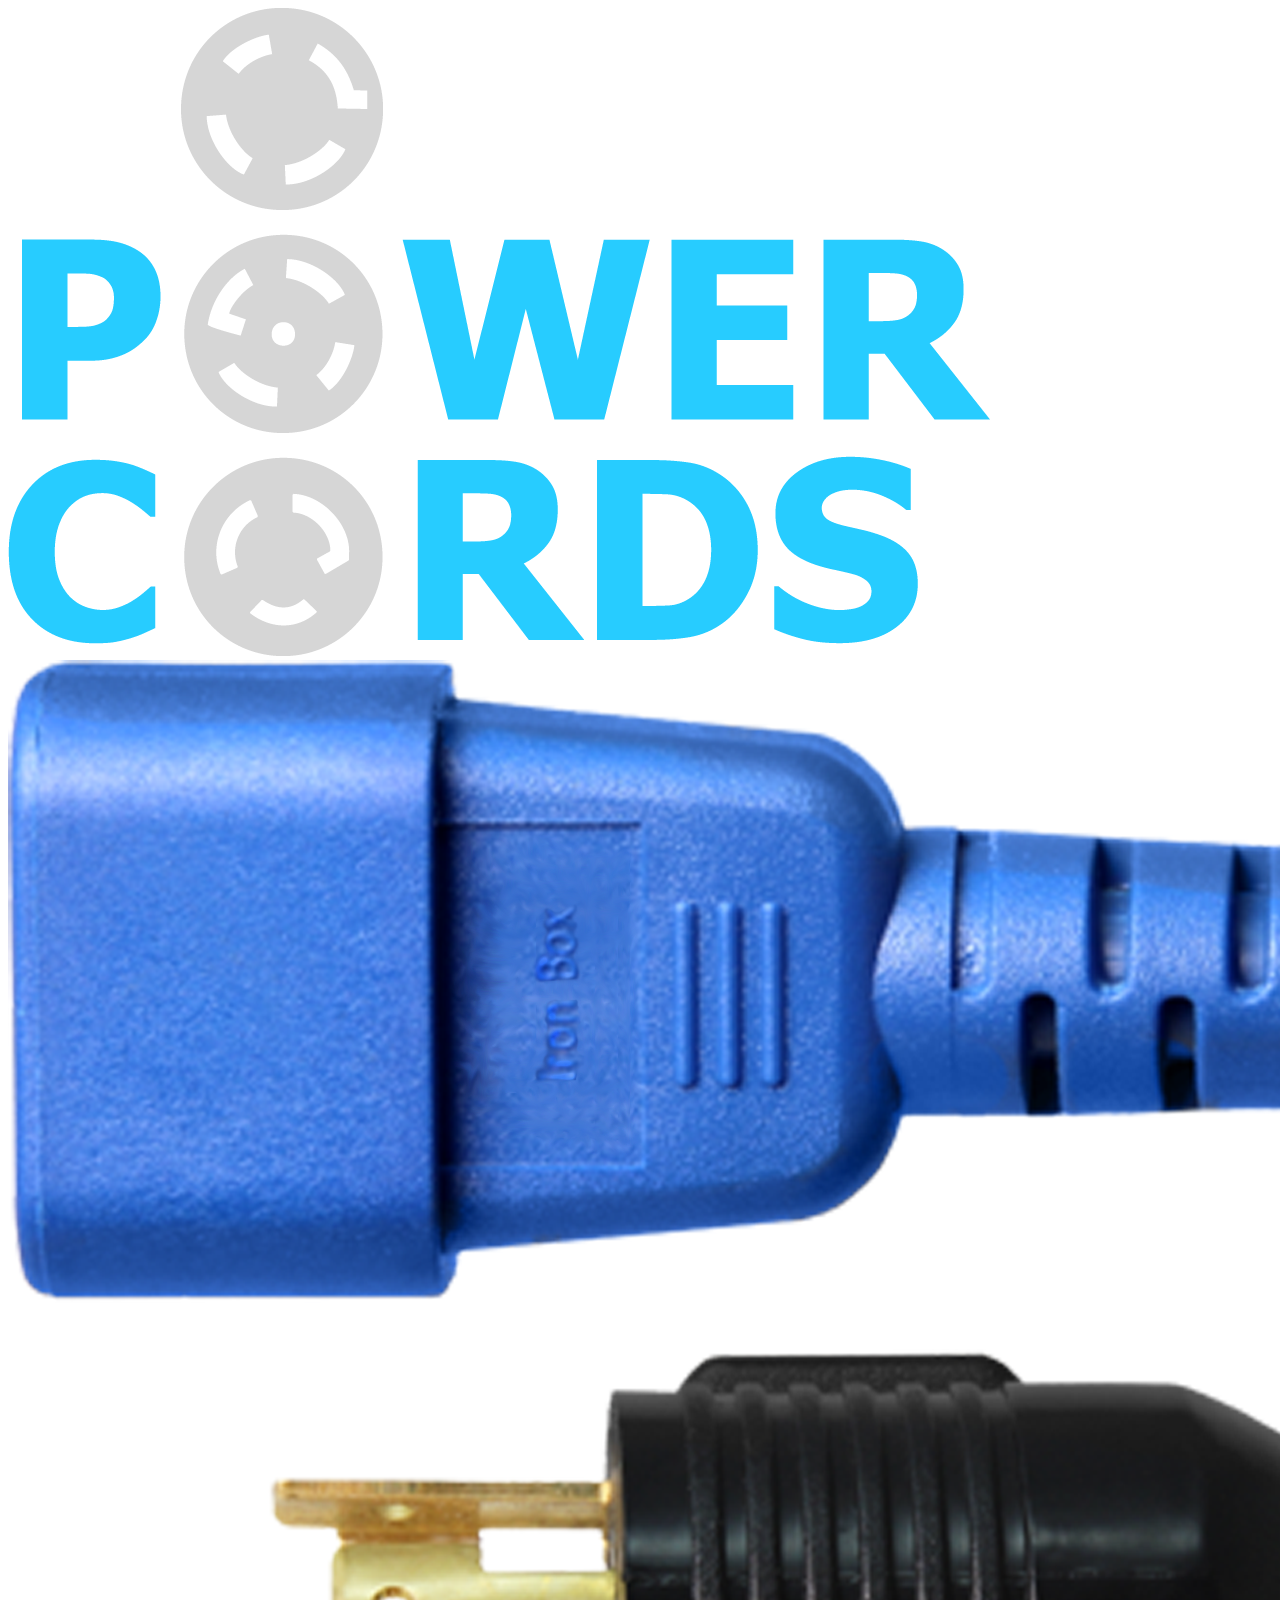
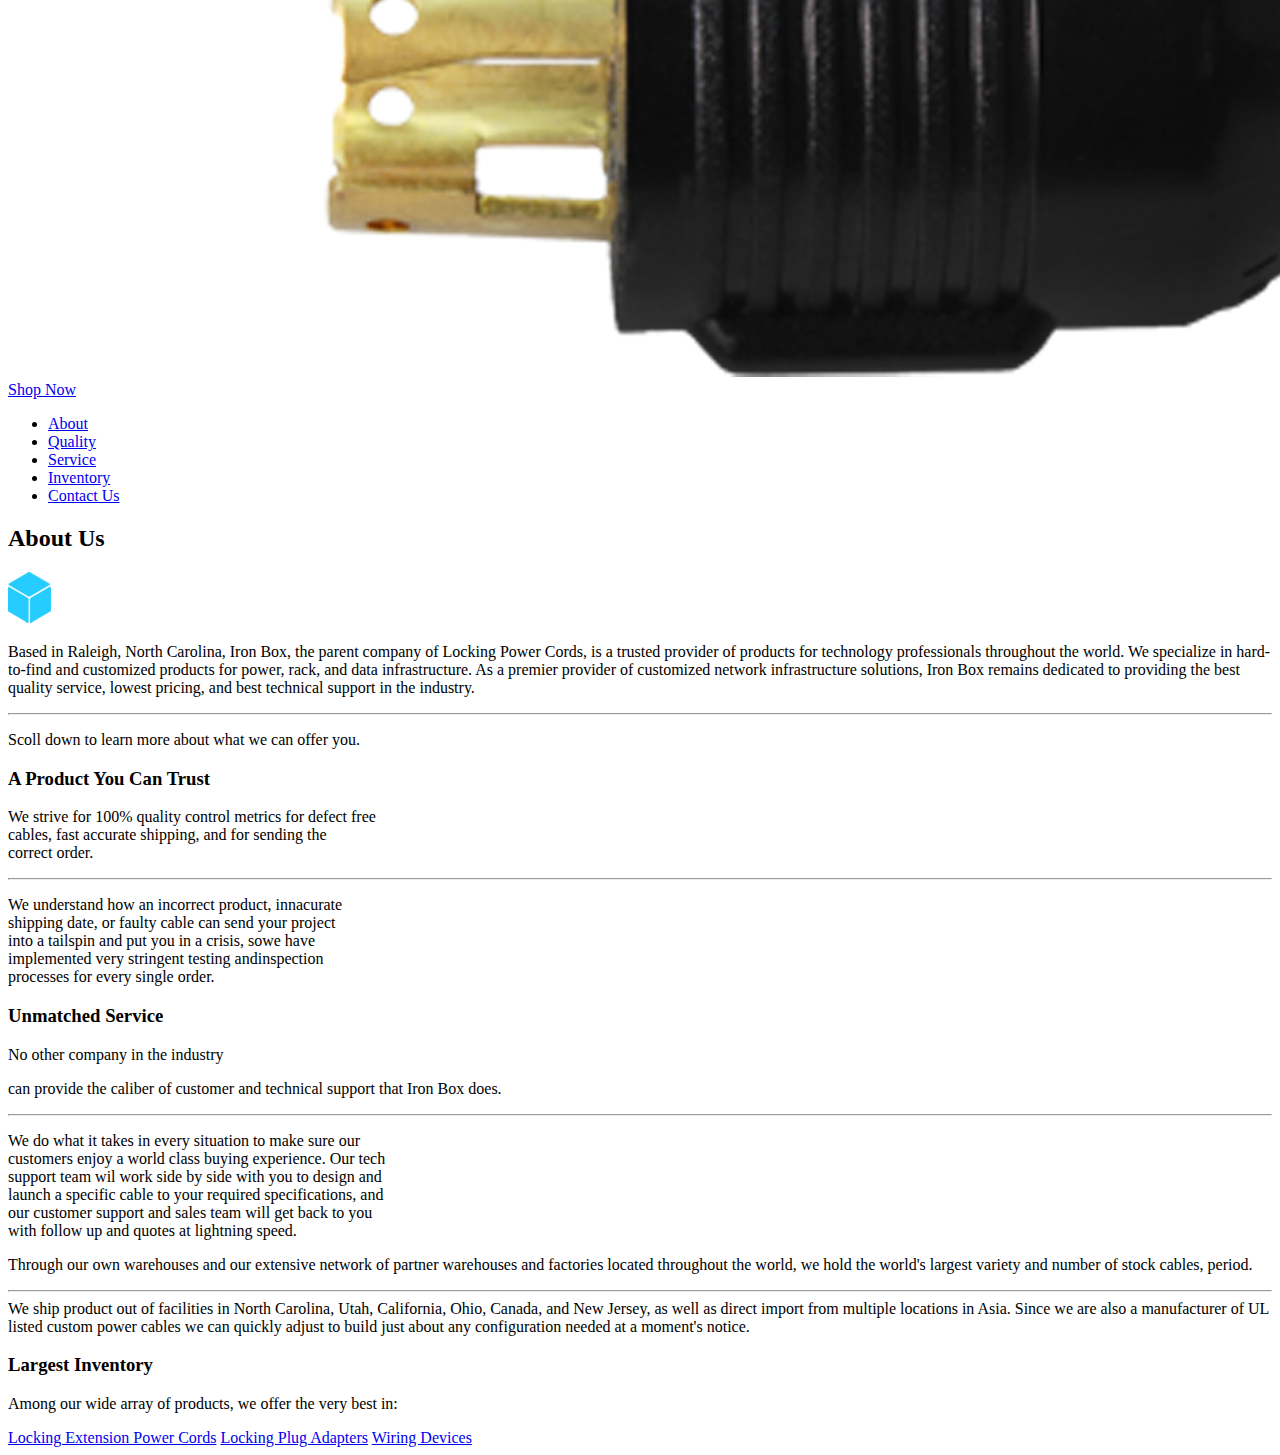
==== lpclp2.html @ 9abab899 "Update lpclp2.html" ====
<!DOCTYPE html>
<html lang="en">
    <head>
        <meta charset="UTF-8">
        <title>Locking Power Cords</title>
        <link rel="stylesheet" href="css/lpstyles2.css">  
        <link rel="stylesheet" href="https://use.fontawesome.com/releases/v5.8.2/css/all.css" integrity="sha384-oS3vJWv+0UjzBfQzYUhtDYW+Pj2yciDJxpsK1OYPAYjqT085Qq/1cq5FLXAZQ7Ay" crossorigin="anonymous">
        <link rel="icon" type="image/png" href="img/small_cube.png"/>
    </head>
    <body>
            <header>
                <div class="banner">
                    <img src="img/lpc_logo.png" alt="Locking Power Cords Logo" class="bg-logo">
                <!-- <div class="auto-slider-content"> -->
                    <img src="img/cords.png" alt="Extension Power Cords" class="side-cords">
                </div>
                <!-- </div> -->
                <a href="#" class="lrgbutton" target="_blank" rel="noopener noreferrer">Shop Now</a>
            </header>
        <nav>
            <ul>
                <li><a href="#us">About</a></li>
                <li><a href="#quality">Quality</a></li>
                <li><a href="#service">Service</a></li>
                <li><a href="#inventory">Inventory</a></li>
                <li><a href="#contact">Contact Us</a></li>
            </ul>
        </nav>        
        <main>
            <div id="us" class="about">
                <article>
                    <h2>About Us</h2>
                     <img src="img/small_cube.png" class="cube" alt="cube">
                     <p>Based in Raleigh, North Carolina, Iron Box, the parent company of Locking Power Cords, is a trusted provider of products for 
                            technology professionals throughout the world. We specialize in hard-to-find and customized products for 
                            power, rack, and data infrastructure. As a premier provider of customized network infrastructure solutions, Iron Box remains 
                            dedicated to providing the best quality service, lowest pricing, and best technical support in the industry.</p>
                            <hr>
                            <p>Scoll down to learn more about what we can offer you.</p>
                </article>
            </div>
            <section id="quality">
                <div class="quality-heading">
                <h3>A Product You Can Trust</h3>
                </div>
                <div class="product-aside-position">
                    <aside>
                        <p>We strive for 100% quality control metrics for defect free<br> 
                                cables, fast accurate shipping, and for sending the<br> 
                                correct order.</p>
                                <hr class="blue-line">
                                <p>We understand how an incorrect product, innacurate<br>
                                shipping date, or faulty cable can send your project<br>
                                into a tailspin and put you in a crisis, sowe have<br>
                                implemented very stringent testing andinspection<br>
                                processes for every single order.</p>
                    </aside>
                </div>
                <div class=bg-yellow-cord></div>
                <div class="qc-badge"></div>
            </section>
            <section class="service-flex-container" id="service">
                    <div class="service-left">
                      <span class="service-heading">
                      <h3>Unmatched Service</h3>
                      </span>
                    </div>
                    <div class="service-right">
                      <span class="service-text">
                        <p>No other company in the industry</p>
                        <p>can provide the caliber of customer and
                        technical support that Iron Box does.</p>
                        <hr class="blue-line">
                        <p>We do what it takes in every situation to make sure our<br>
                        customers enjoy a world class buying experience. Our tech<br>
                        support team wil work side by side with you to design and<br>
                        launch a specific cable to your required specifications, and<br>
                        our customer support and sales team will get back to you<br>
                        with follow up and quotes at lightning speed.</p>
                      </span>
                    </div>
                  </section>
            <section class="inventory-flex-container" id="inventory">
            <div class=" inventory-left">
                <span class="inventory-text">
                    <p><span class="text-line-one">Through our own warehouses and our 
                        extensive network of partner warehouses 
                        and factories located throughout the 
                        world,</span> 
                        <span class="text-line-two">we hold the world's largest 
                        variety and number of stock 
                        cables, period.</span>
                        <hr class="blue-line">                       
                        We ship product out of facilities in North Carolina, 
                        Utah, California, Ohio, Canada, and New Jersey, as 
                        well as direct import from multiple locations in Asia. 
                        Since we are also a manufacturer of UL listed custom 
                        power cables we can quickly adjust to build just about 
                        any configuration needed at a moment's notice.</p>
                </span>
            </div>
            <div class="inventory-right">
                <h3 class="inventory-heading">Largest Inventory</h3>
                <p class="inventory-text-right">Among our wide array of products, we offer the very best in:</p>
                <div class="inventory-button-layout">
                    <span class="product-button">
                        <a href="#extension" class="button-animate" target="blank" rel="noopener noreferrer">Locking Extension Power Cords</a>
                    </span>
                    <span class="product-button">
                        <a href="#adapter" class="button-animate" target="blank" rel="noopener noreferrer">Locking Plug Adapters</a>
                    </span>
                    <span class="product-button">
                        <a href="#wiring" class="button-animate" target="blank" rel="noopener noreferrer">Wiring Devices</a>
                    </span>
                </div>
            </div>
            </section>
            <section id="extension"></section>
            <section id="adapter"></section>
            <section id="wiring"></section>
            <section id="contact"></section>
        </main>
        <footer>
            <div class="btn-contain">
                <a class="gotop-btn" href="#"><i class="fas fa-chevron-up"></i></a>
            </div>
        </footer>
    </body>
</html>
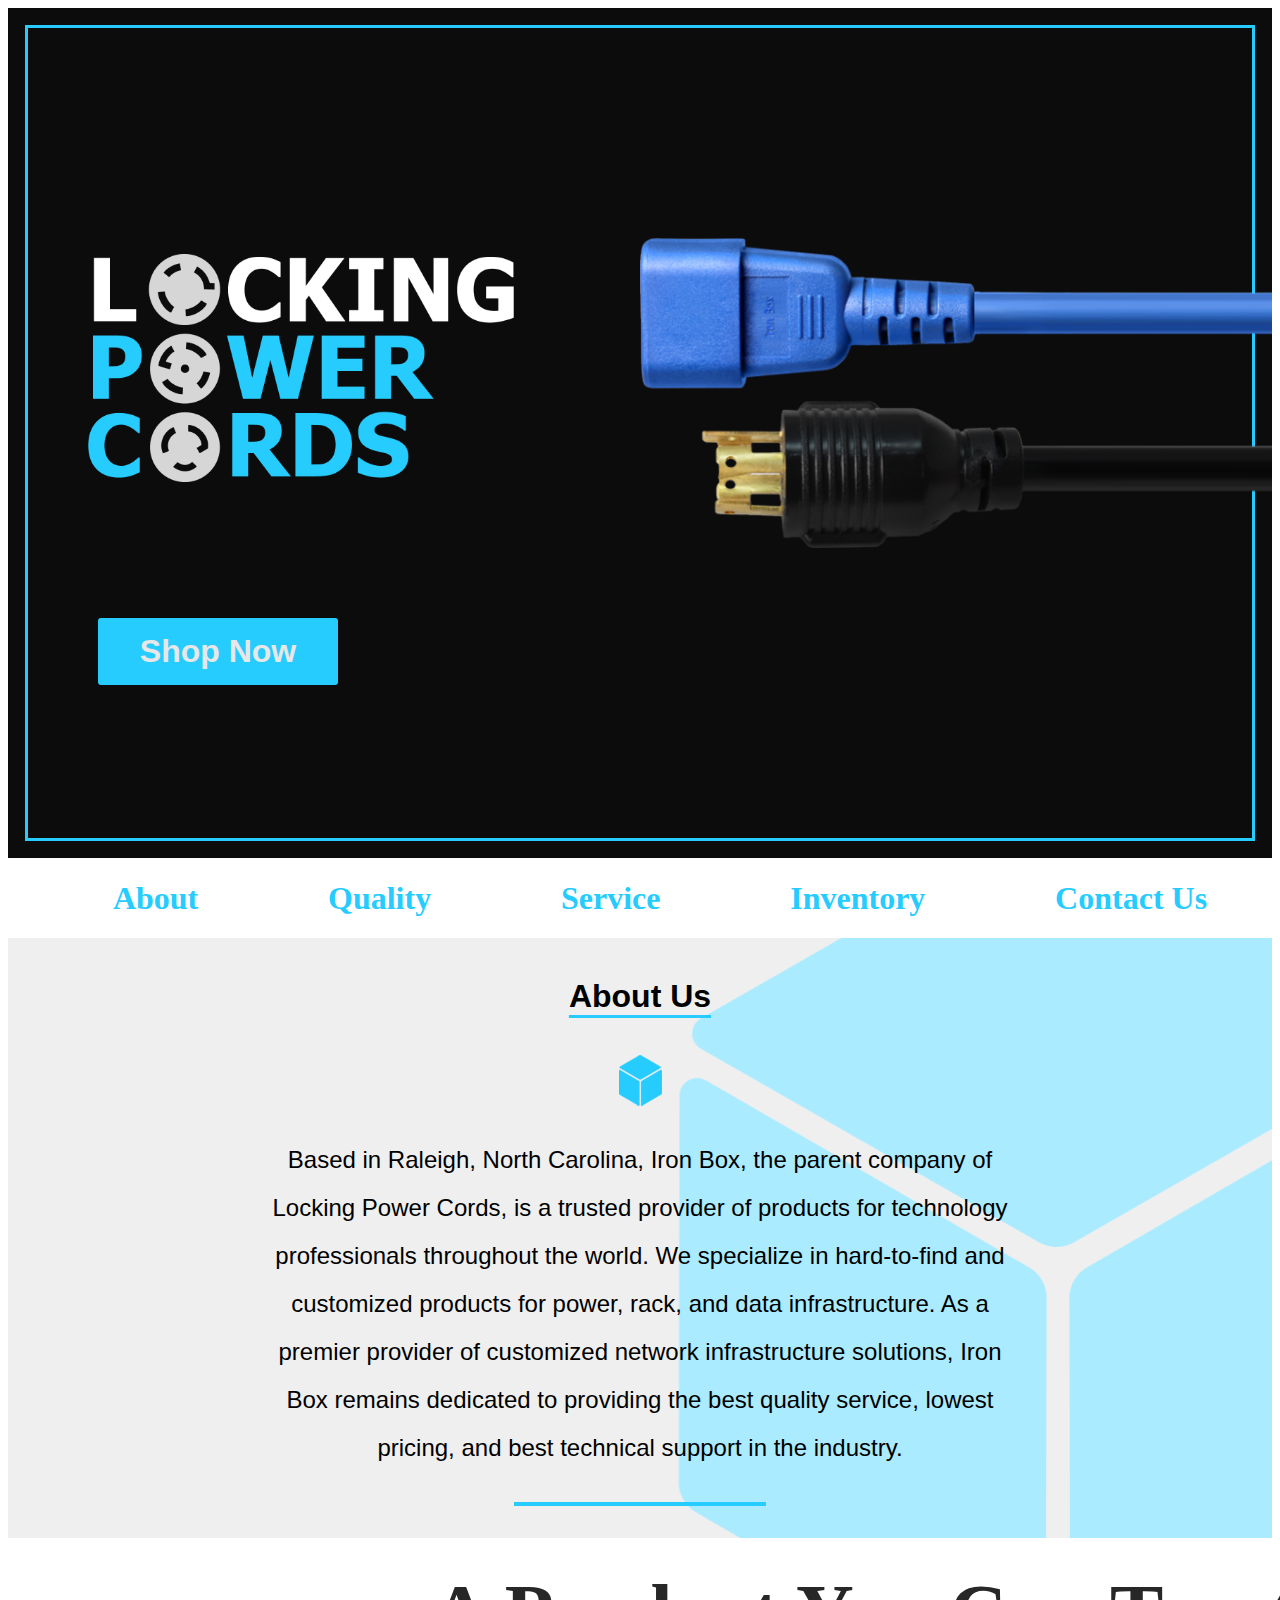
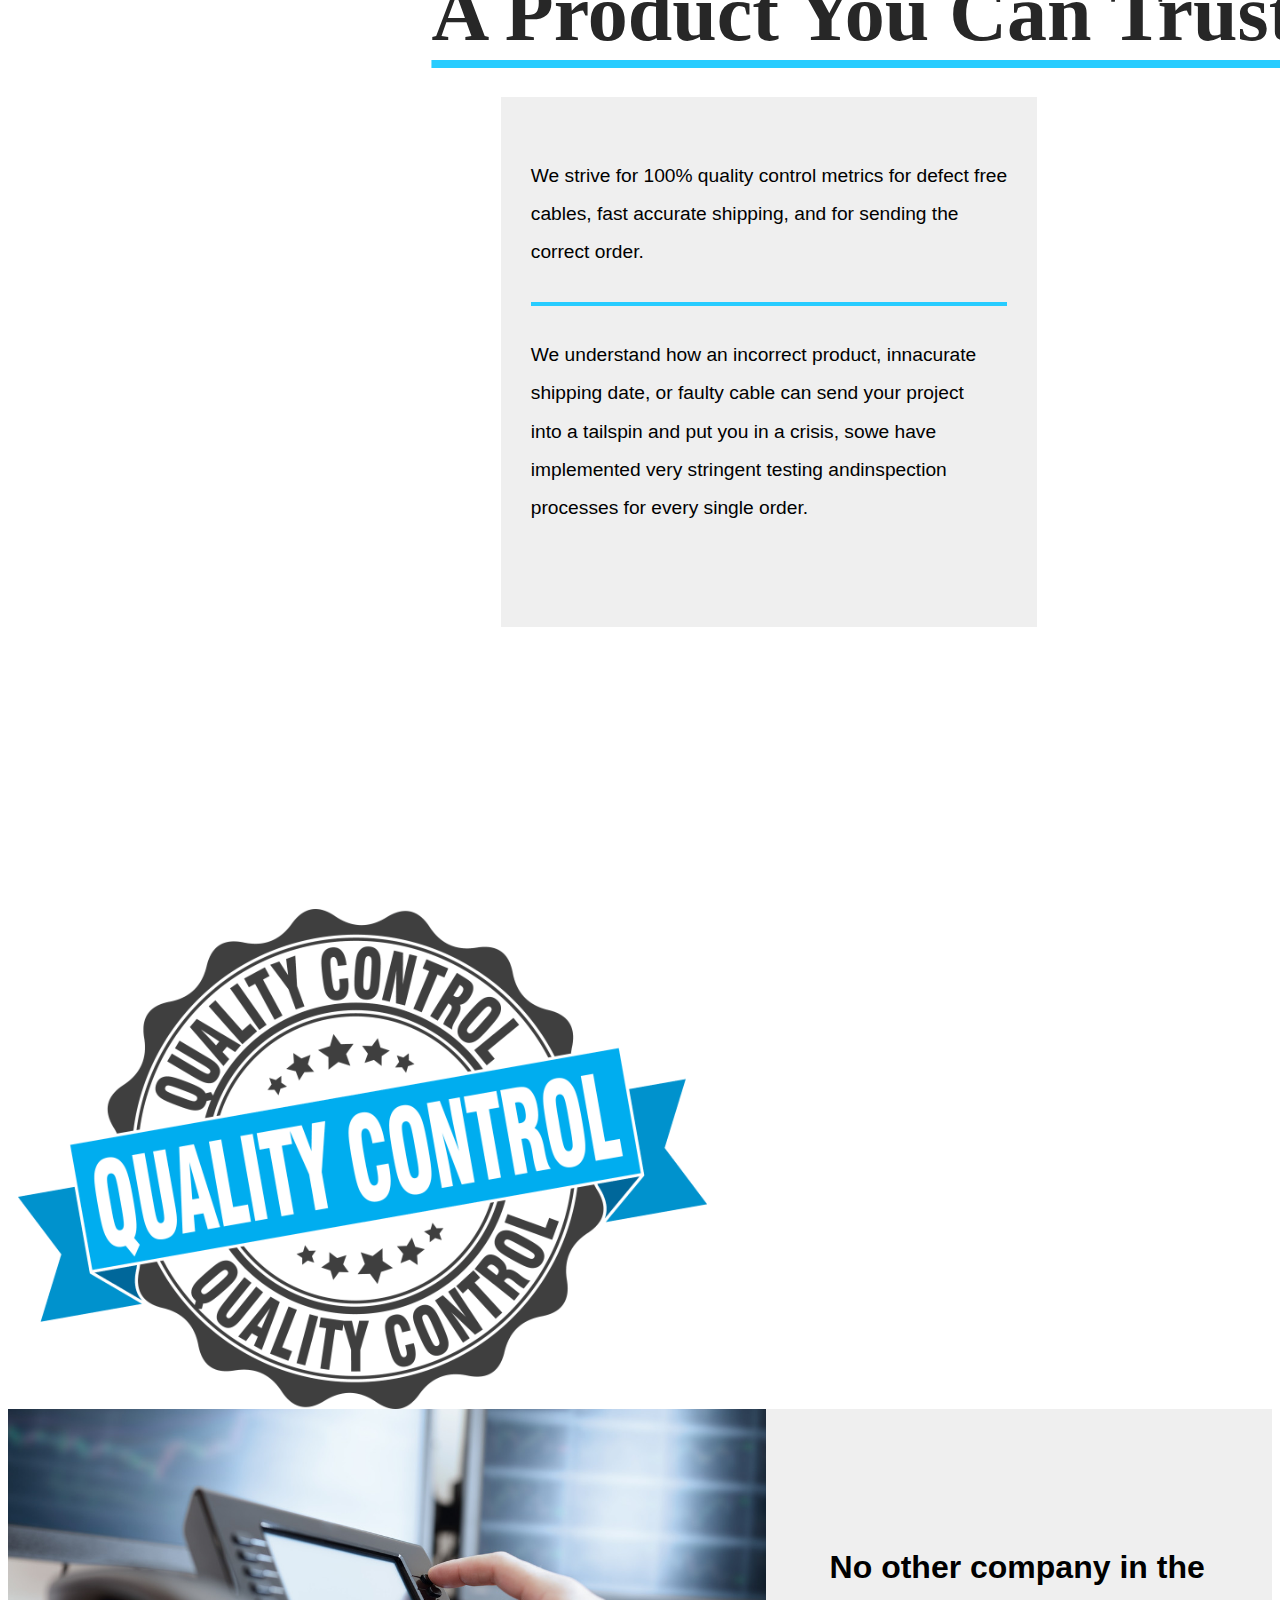
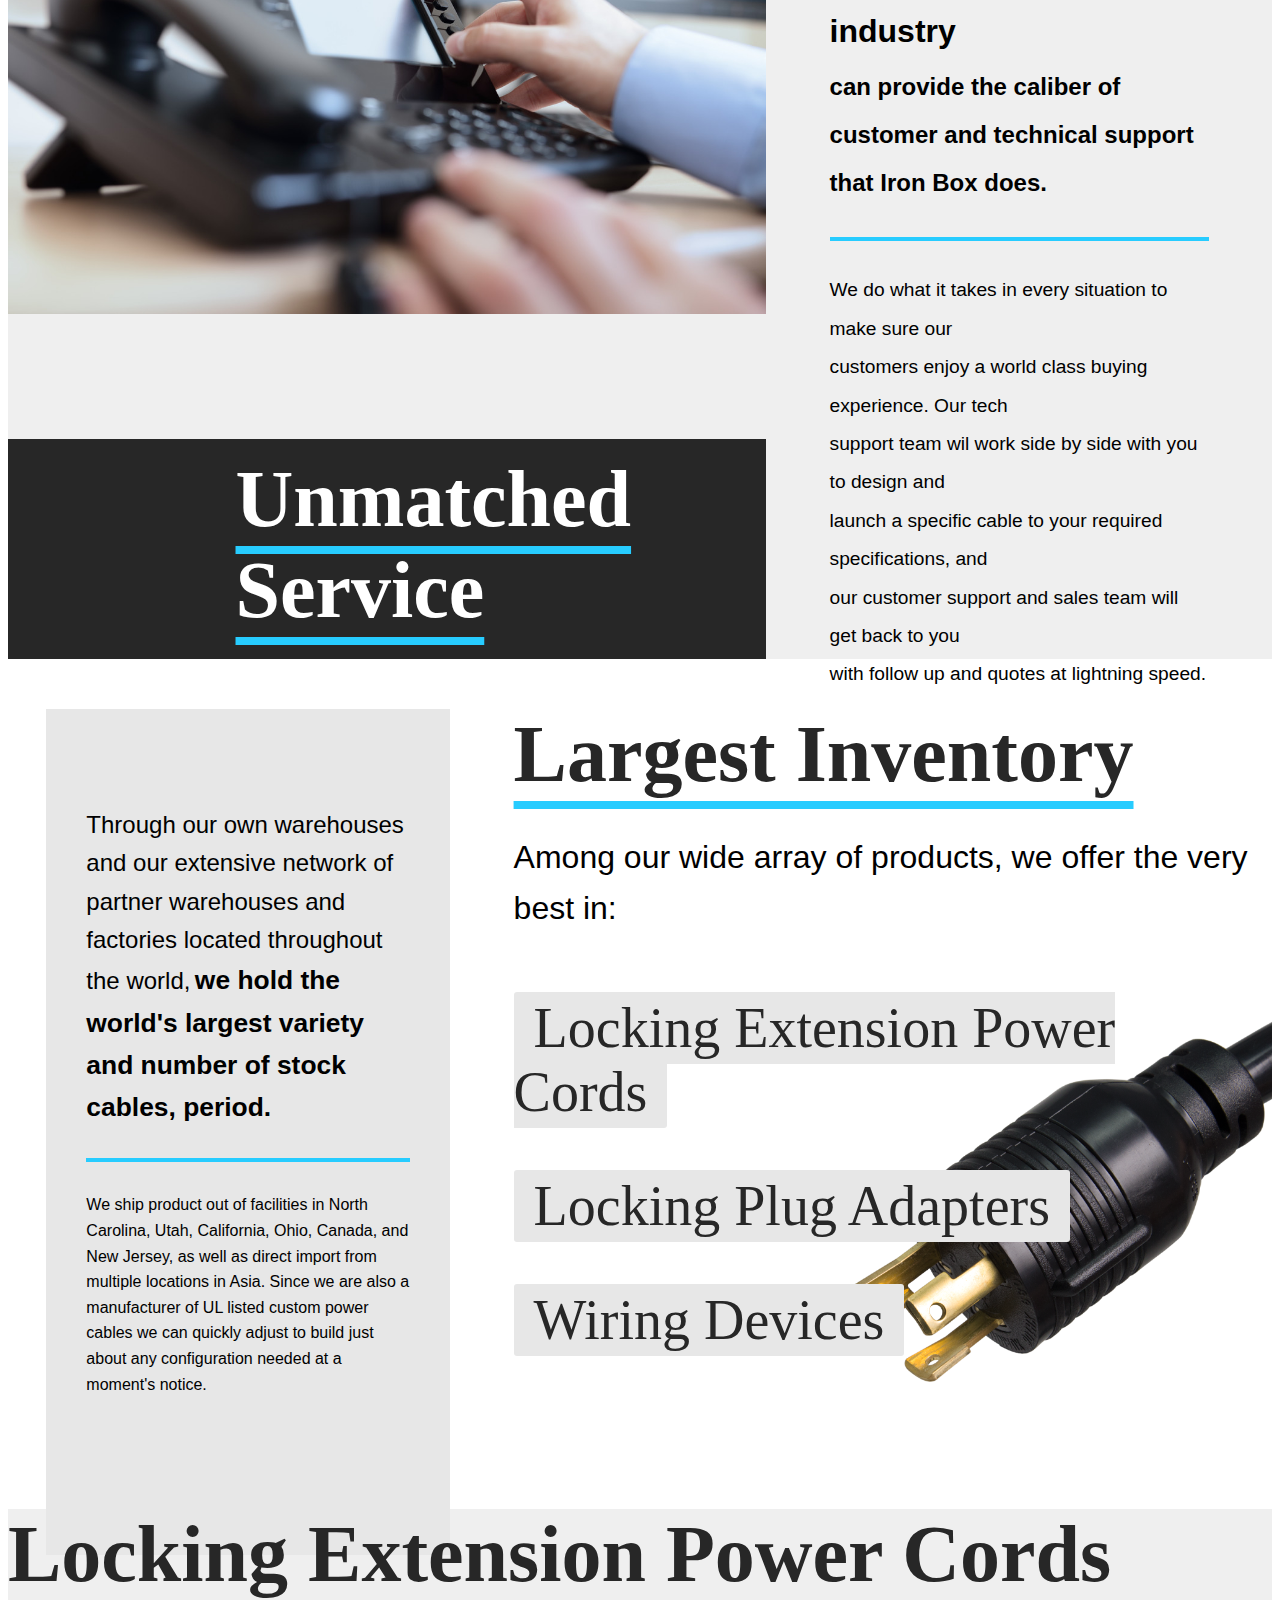
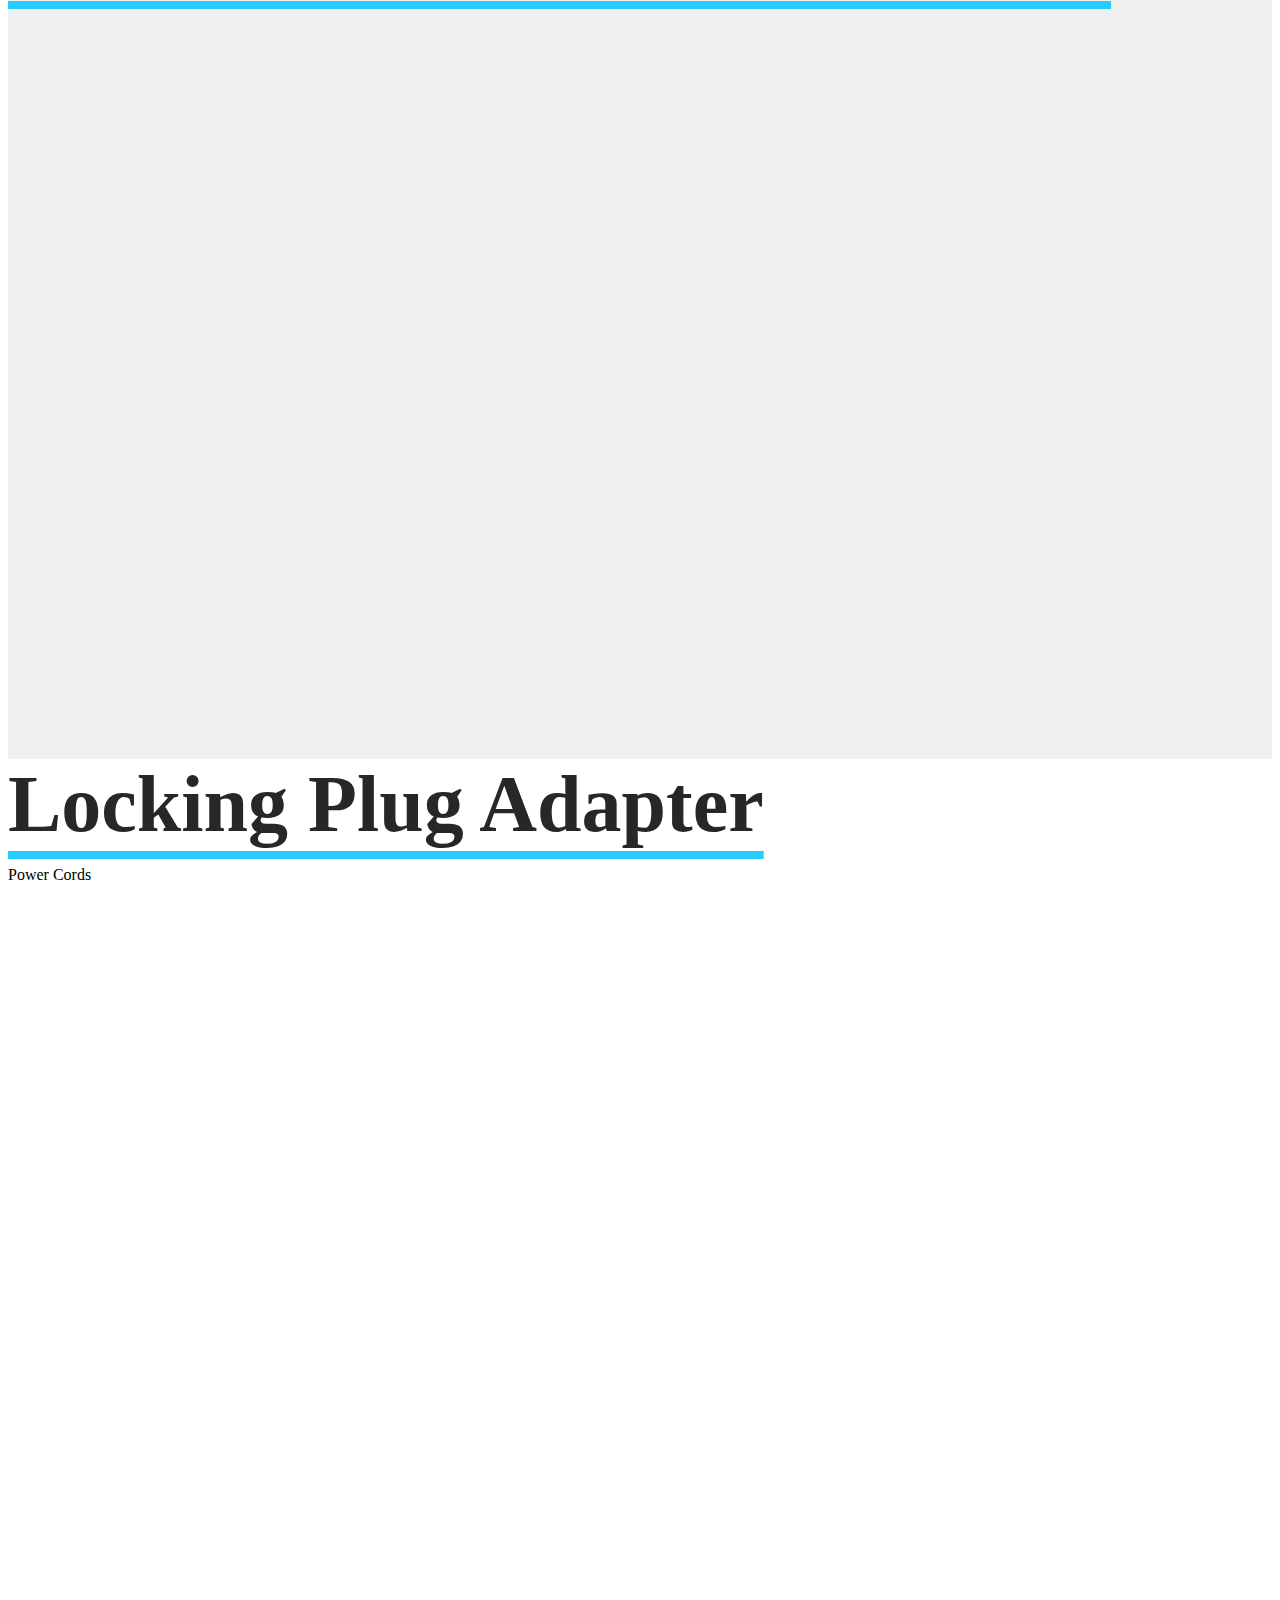
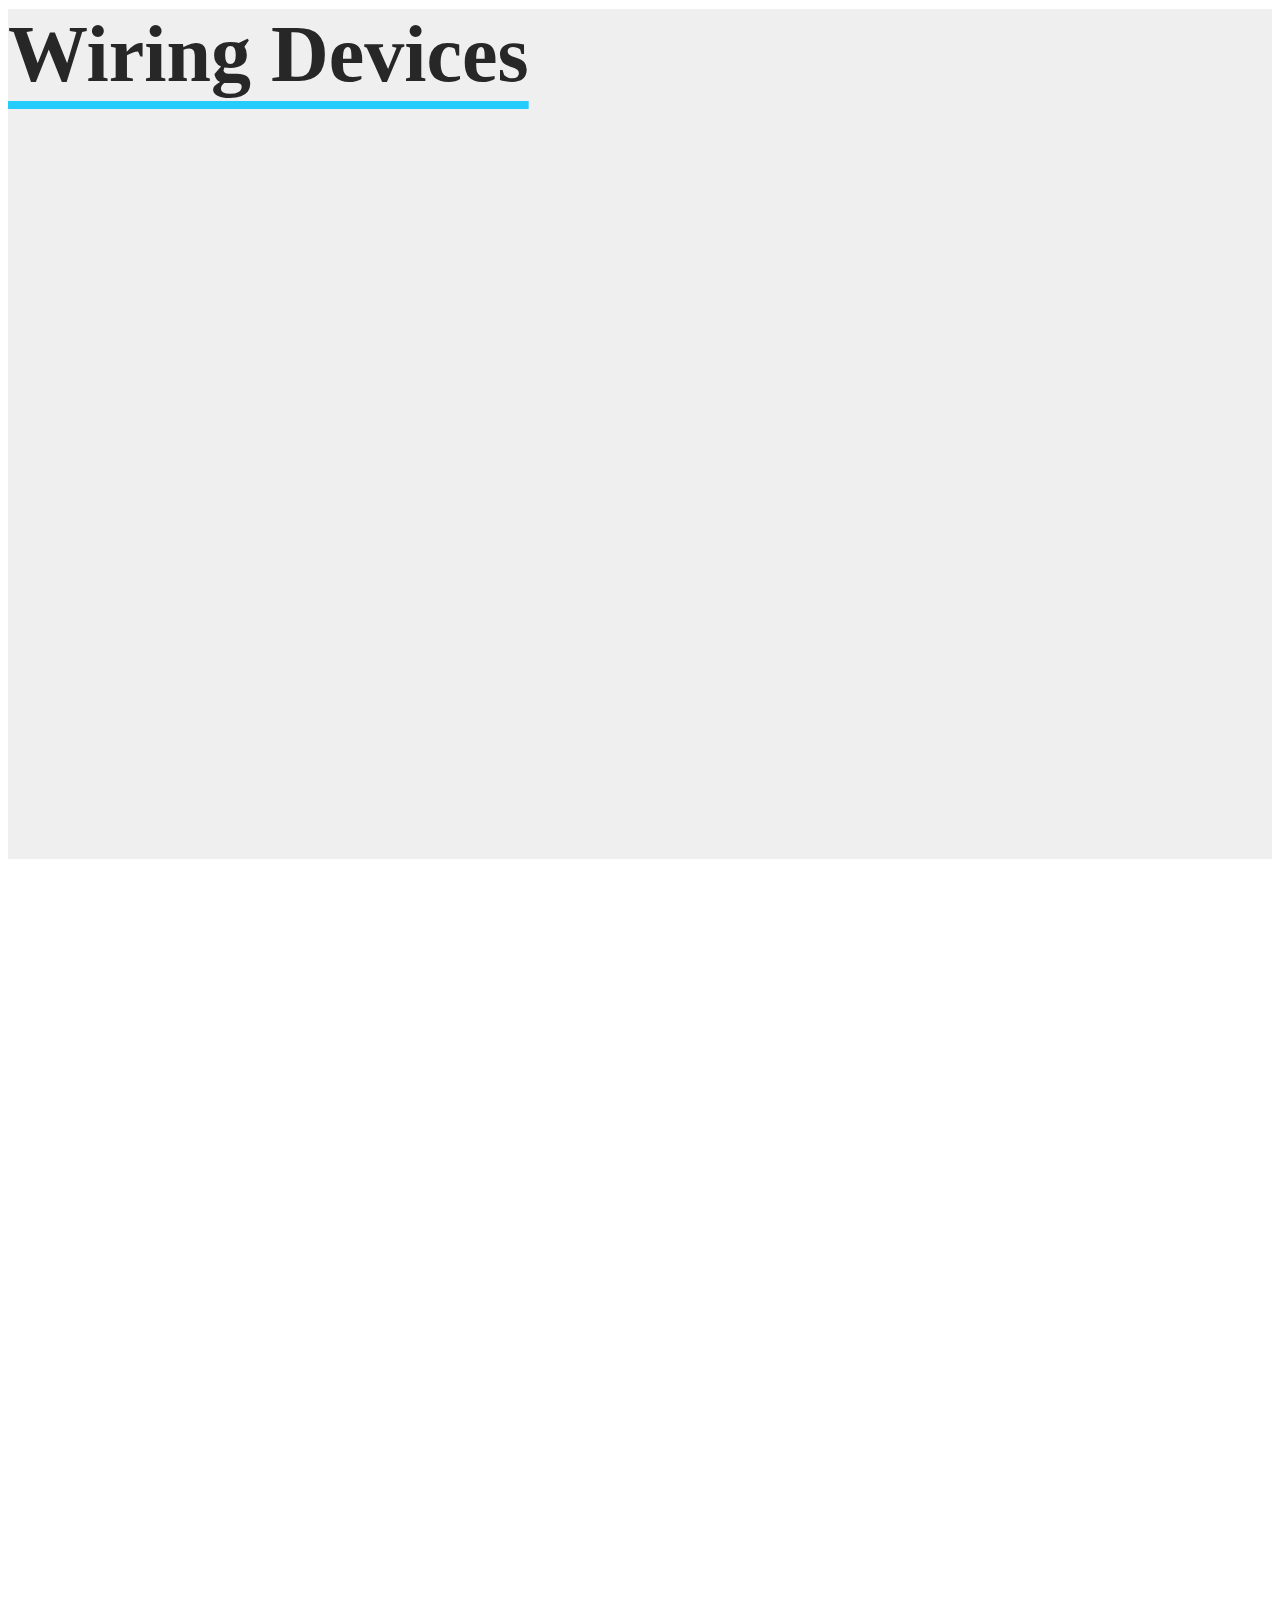
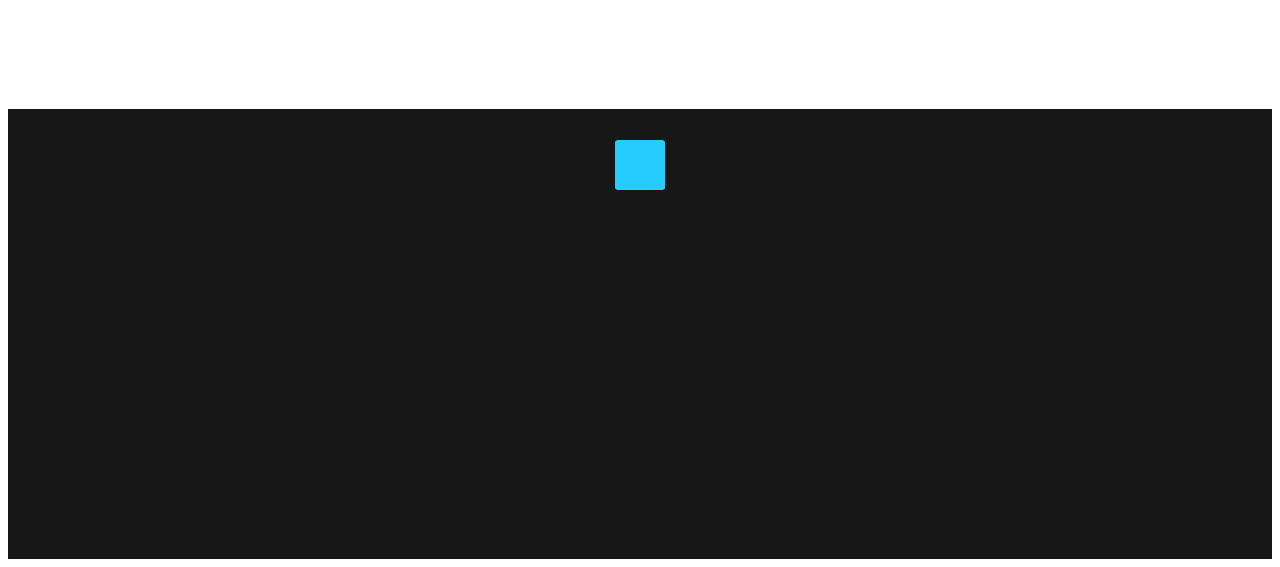
==== commit e8e8f3b1: "Update lpclp2.html" ====
--- a/lpclp2.html
+++ b/lpclp2.html
@@ -104,21 +104,38 @@
                 <p class="inventory-text-right">Among our wide array of products, we offer the very best in:</p>
                 <div class="inventory-button-layout">
                     <span class="product-button">
-                        <a href="#extension" class="button-animate" target="blank" rel="noopener noreferrer">Locking Extension Power Cords</a>
+                        <a href="#extension" class="button-animate" rel="noopener noreferrer">Locking Extension Power Cords</a>
                     </span>
                     <span class="product-button">
-                        <a href="#adapter" class="button-animate" target="blank" rel="noopener noreferrer">Locking Plug Adapters</a>
+                        <a href="#adapter" class="button-animate" rel="noopener noreferrer">Locking Plug Adapters</a>
                     </span>
                     <span class="product-button">
-                        <a href="#wiring" class="button-animate" target="blank" rel="noopener noreferrer">Wiring Devices</a>
+                        <a href="#wiring" class="button-animate" rel="noopener noreferrer">Wiring Devices</a>
                     </span>
                 </div>
             </div>
             </section>
-            <section id="extension"></section>
-            <section id="adapter"></section>
-            <section id="wiring"></section>
-            <section id="contact"></section>
+            <section class="extension-flex-container" id="extension">
+                <div class="extension-right">
+                <h3>Locking Extension Power Cords</h3>
+                </div>
+                <div class="extension-left">               
+                </div>
+            </section>
+            <section class="plug-adapter-container" id="adapter">
+            <div class="adapter-left">
+                <h3>Locking Plug Adapter<br></h3>
+                    <span class="text-shrink"><p>Power Cords</p></span>
+            </div>
+            <div class="adapter-right"></div>
+            </section> 
+            <section class="wiring-flex-container" id="wiring">
+                <div class="wiring-left"></div>
+                <div class="wiring-right">
+                    <h3>Wiring Devices</h3>
+                </div>
+            </section>
+            <section class="contact-section" id="contact"></section>
         </main>
         <footer>
             <div class="btn-contain">
--- a/css/lpstyles2.css
+++ b/css/lpstyles2.css
@@ -0,0 +1,465 @@
+*, *:before, *:after{
+    box-sizing: border-box;
+}
+
+html {
+    scroll-behavior: smooth;
+}
+
+/*  Top Level Styles  */
+
+h3{
+    font-size: 500%;
+    font-family: Bebas Neue;
+    color: #272727;
+    text-decoration: underline solid #27ccff;
+    text-underline-position: under;
+    margin: 0;
+}
+
+.quality-heading > h3{
+    margin-top: 30px;
+}
+
+/*  Header  */
+
+header{
+    height: 850px;
+    width: 100%;
+    background: #0c0c0c;
+    outline: 3px solid #27ccff;
+    outline-offset: -20px;
+}
+
+.banner{
+    display: flex;
+    justify-content: space-between;
+    align-items: center;
+    flex-wrap: wrap;
+    height: 600px;
+    padding-top: 120px;
+    padding-bottom: 0px;
+}    
+
+.bg-logo{
+    width: 40%;
+    padding-left: 80px;
+}
+
+.side-cords{
+    width: 50%;
+    z-index: 1;
+    margin-top: 50px;
+}
+
+/* Cord animation from right side of page */
+
+/* .auto-slider-content{
+    animation-name: slide;
+    animation-duration: 1.5s;
+}
+
+@keyframes slide{
+    100%{
+        transform:translateX(0);
+    }
+    0%{
+        transform:translateX(40%);
+    }
+} */
+
+.lrgbutton {
+    display: block;
+    position: relative;
+    width: 240px;
+    margin: 10px 20px 20px 90px;
+    padding: 15px 30px;
+    background-color: #27ccff;
+    color: #e7e7e7;
+    text-align: center;
+    font-family: Arial;
+    font-weight: bold;
+    font-size: 200%;
+    border: none;
+    border-radius: 3px;
+    -o-border-radius: 3px;
+    -ms-border-radius: 3px;
+    transition: all .1s linear;
+}
+
+.lrgbutton:hover{
+color: #27ccff;
+background-color: #e7e7e7;
+-webkit-transition: all 0.2s ease-in-out 0s;
+transition: all 0.2s ease-in-out 0s;
+}
+
+/*  Navigation Bar  */
+
+nav{
+    height: 80px;
+    background: #ffffff;
+}
+
+ul{
+    display: flex;
+    justify-content:space-around;
+    align-items: center;
+    height: 80px;
+    list-style-type: none;
+    margin: 0;
+}
+
+a{
+    text-decoration: none;
+}
+
+li > a{
+    font-family: Bebas Neue;
+    font-weight: Bold;
+    font-size: 200%;
+    color: #27ccff;
+    position: relative;
+}
+
+li > a:hover{
+    color: #272727;
+    -webkit-transition: all 0.2s ease-in-out 0s;
+    transition: all 0.2s ease-in-out 0s;
+}
+
+li > a:before{
+    content: "";
+    position: absolute;
+    width: 100%;
+    height: 3px;
+    bottom: 0;
+    left: 0;
+    background-color: #27ccff;
+    visibility: hidden;
+    -webkit-transform: scaleX(0);
+    transform: scaleX(0);
+    -webkit-transition: all 0.2s ease-in-out 0s;
+    transition: all 0.2s ease-in-out 0s;
+}
+
+li > a:hover:before {
+    visibility: visible;
+    -webkit-transform: scaleX(1);
+    transform: scaleX(1);
+}
+
+/*  About Section  */
+
+.about{
+    overflow-y: auto;
+    height: 600px;
+    background: #efefef url('../img/partial_cube.png') no-repeat 100%;
+}
+
+h2{
+    text-align: center;
+    font-family: Arial;
+    font-size: 200%;
+    padding: 40px;
+    margin: 0;
+    text-decoration: underline solid #27ccff;
+    text-underline-position: under;
+}
+
+h2 ~ p{
+    font-family: Arial;
+    font-size: 150%;
+    margin: 30px 250px;
+    line-height: 2;
+    text-align: center;
+}
+
+hr{
+    width: 20%;
+    height: 4px;
+    margin-left: auto;
+    margin-right: auto;
+    background-color:#27ccff;
+    border: 0 none;
+    margin-top: 30px;
+    margin-bottom:30px;
+}
+
+.cube{
+    display: block;
+    margin: 0px auto;
+}
+
+/*  Baseline for all other ections  */
+
+section{
+    height: 850px;
+    width: 100%
+}
+
+section:nth-child(odd) {
+    background-color: #efefef;   
+}
+
+/*  Quality Section  */
+
+.quality-heading{
+    display: inline-block;
+    position: relative;
+    left: 33.5%;
+}
+
+.bg-yellow-cord{
+    background-image: url("../img/yellow_cord.png");
+    background-repeat: no-repeat;
+    position: relative;
+    float: right;
+    height: 850px;
+    width: 574px;
+    z-index: 1;
+}
+
+.qc-badge{
+    background-image: url("../img/qc.png");
+    background-repeat: no-repeat;
+    background-size: contain;
+    height: 500px;
+    width: 700px;
+    margin: 0px 10px 0px 10px;
+    position: relative;
+    float: left;
+    z-index: 1;
+}
+
+aside > p{
+    font-family: Arial;
+    font-size: 120%;
+    line-height: 2;
+    text-align: left;
+    z-index: 1;
+}
+
+.product-aside-position{
+    position: absolute;
+    margin-left: 38.5%;
+    margin-top: 3%;
+    padding: 40px 30px 80px 30px;
+    background-color: #efefef;
+}
+
+.blue-line{
+    width: 100%;
+    height: 4px;
+    margin-left: auto;
+    margin-right: auto;
+    background-color:#27ccff;
+    border: 0 none;
+    margin-top: 30px;
+    margin-bottom:30px;
+}
+
+/*  Service Section  */
+
+.service-flex-container{
+    display: flex;
+  }
+  
+  .service-right{
+    width: 40%;
+    height: 100%;
+    padding-left: 5%;
+    padding-right: 5%;
+    padding-top: 10%;
+  }
+  
+  .service-heading {
+    display: flex;
+    justify-content: center;
+    align-items: flex-end;
+    height: 100%;
+    width: 100%;
+    margin:0;
+  }
+  
+  .service-heading > h3{
+    font-size: 500%;
+    color: #fff;
+    background-color: #272727;
+    width: 100%;
+    padding-left: 30%;
+    padding-top: 2%;
+    padding-bottom: 3%;
+    margin: 0;
+    text-decoration: underline solid #27ccff;
+    text-underline-position: under;
+  }
+  
+  .service-left{
+    width: 60%;
+    height: 100%;
+    background-image: url("../img/customer_support.png");
+    background-repeat: no-repeat;
+    background-size: contain;
+  }
+
+  .service-text > p{
+    font-family: Arial;
+    font-size: 120%;
+    line-height: 2;
+    text-align: left;
+  }
+
+  .service-text > p:nth-child(1){
+      font-size: 200%;
+      font-weight: bold;
+      padding: 0;
+      margin: 0;
+  }
+
+  .service-text > p:nth-child(2){
+      font-size: 150%;
+      font-weight: bold;
+      padding: 0;
+      margin: 0;
+  }
+
+/*  Inventory Section  */
+
+.inventory-flex-container{
+     display: flex;
+}
+
+.inventory-left{
+    display: flex;
+    align-items: flex-start;
+    width: 40%;
+    height: 100%;
+    /* padding-left: 40px; */
+    padding-top: 50px;
+    margin-left: 3%;
+}
+
+.inventory-text{
+    font-family: arial;
+    line-height: 1.6;
+    background-color: #e7e7e7;
+    padding: 20% 10% 35%;
+}
+
+.text-line-one{
+    font-size: 150%;
+}
+
+.text-line-two {
+    font-size: 165%;
+    font-weight: bold;
+}
+
+.inventory-heading{
+    display: flex;
+    justify-content: center;
+}
+
+.inventory-right{
+    display: flex;
+    /* justify-content: flex-start; */
+    flex-direction: column;
+    align-items: flex-start;
+    height: 100%;
+    width: 75%;
+    padding-top: 50px;
+    margin-left: 5%;
+    background-image: url("../img/locking_cord.png");
+    background-repeat: no-repeat;
+    background-size: 65%;
+    background-position: right;
+    background-position-y: 75%;
+    /* background-image: url("../img/color_cords.png");
+    background-repeat: no-repeat;
+    background-size: contain;
+    background-position: bottom;
+    width: 75%;
+    height: 100%; */
+}
+
+.inventory-button-layout{
+    display: flex;
+    align-self: flex-start;
+    flex-direction: column;
+    margin-top: 30px;
+}
+
+.inventory-text-right{
+    font-family: arial;
+    line-height: 1.6;
+    font-size: 200%;
+}
+
+.product-button {
+    font-size: 3.5em;
+    text-align: left;
+    letter-spacing: 0px;
+    margin-bottom: 50px;
+  }
+  
+  .button-animate {
+    font-family: bebas neue;
+    text-decoration: none;
+    color: #272727;
+    background-color: #e7e7e7;
+    margin: 0;
+    padding: 5px 20px;
+    border: none;
+    border-radius: 3px;
+    -o-border-radius: 3px;
+    -ms-border-radius: 3px;  
+    -webkit-transition: all 0.5s ease;
+    transition: all 0.5s ease;
+  }
+  
+  .button-animate:hover {
+    color: #fff;
+    background-color: #27ccff;
+    letter-spacing: 3px;
+    -webkit-transition: all 0.5s ease in-out 0s;
+    transition: all 0.5s ease-in-out 0s;
+  }
+  
+
+
+
+/*  Footer  */
+
+footer{
+    background-color: #171717;
+    height: 450px;
+}
+
+.btn-contain{
+    height: 25%;
+    display: flex;
+    align-items: center;
+    justify-content: center;
+ }
+ 
+.gotop-btn{
+    width: 50px;
+    height: 50px;
+    background: #27ccff;
+ 
+    text-decoration: none;
+    text-align: center;
+    line-height: 50px;
+    color: #ffffff;
+    font-size: 25px;
+    border-radius: 3px;
+ 
+ }
+ 
+.gotop-btn:hover{
+     color: #27ccff;
+     background-color: #fff;
+     font-size: 30px;
+     transition: all 0.2s ease-in-out 0.1s;
+ }
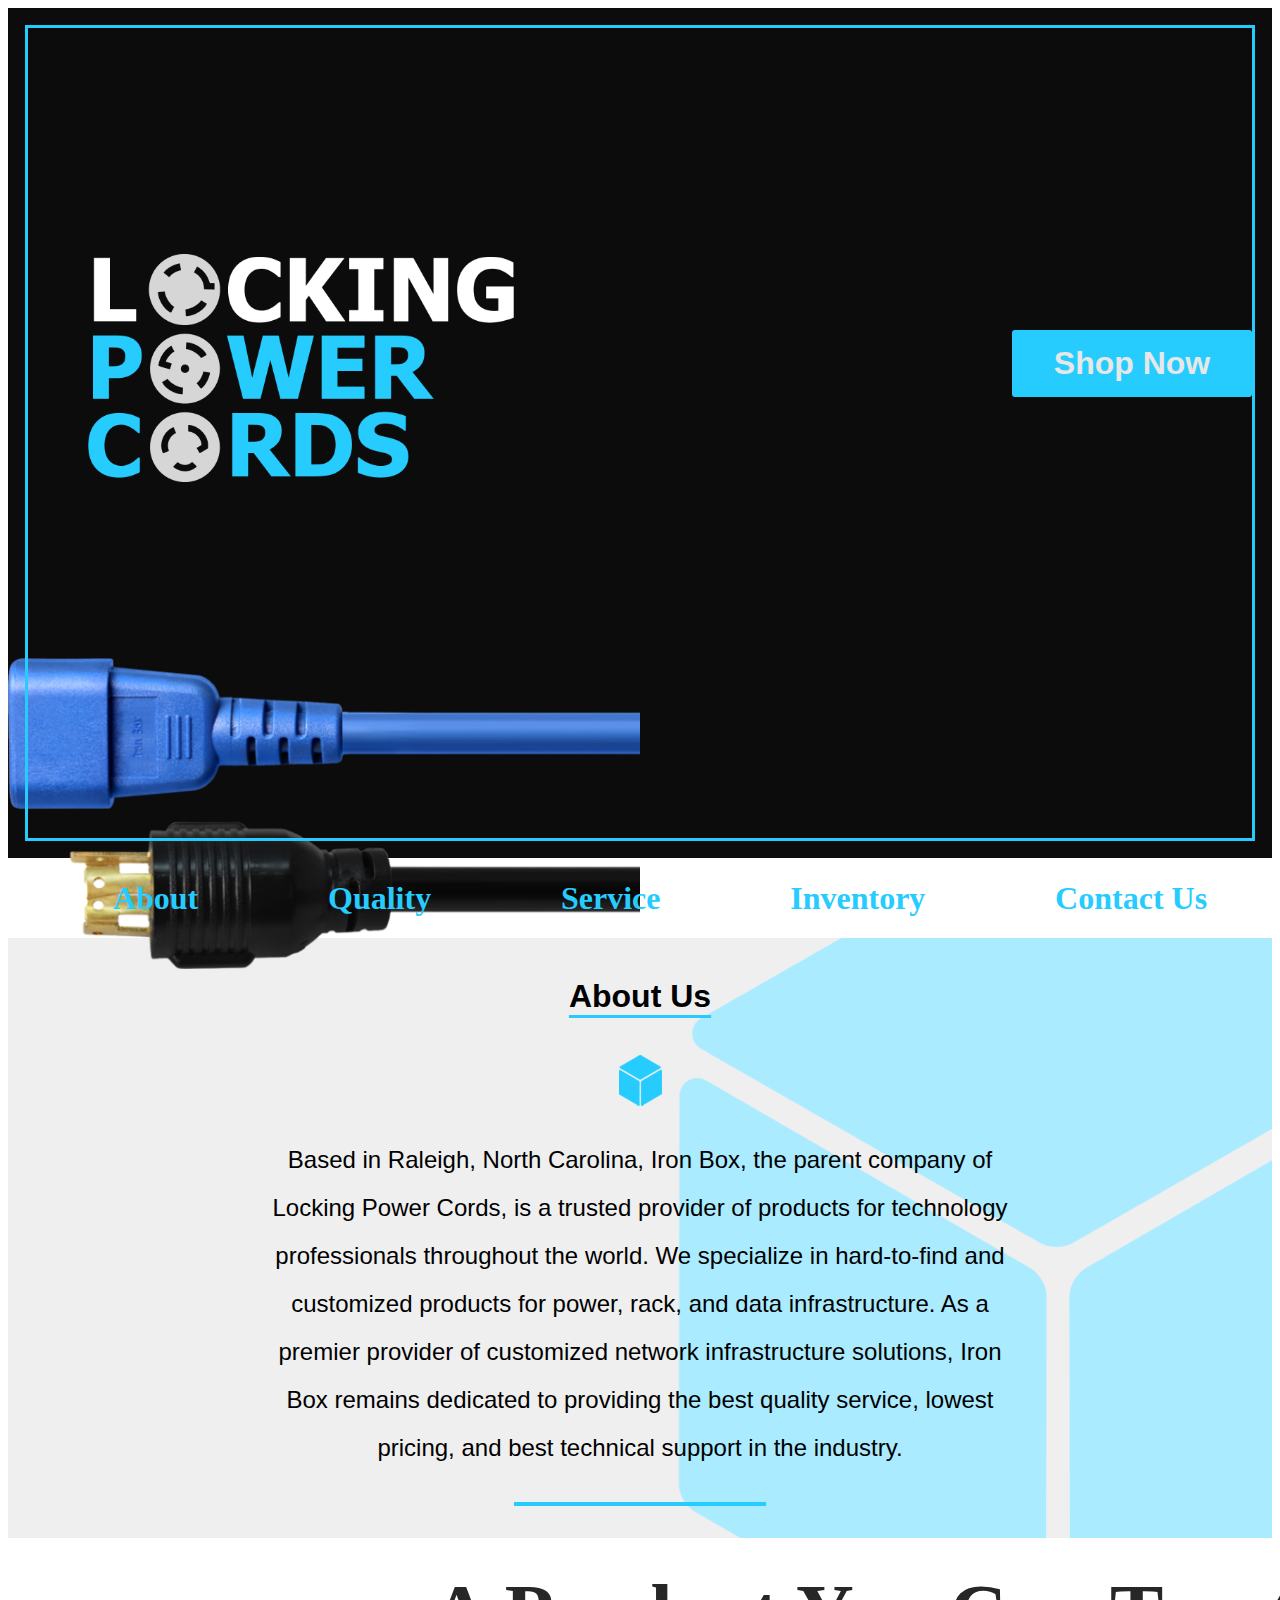
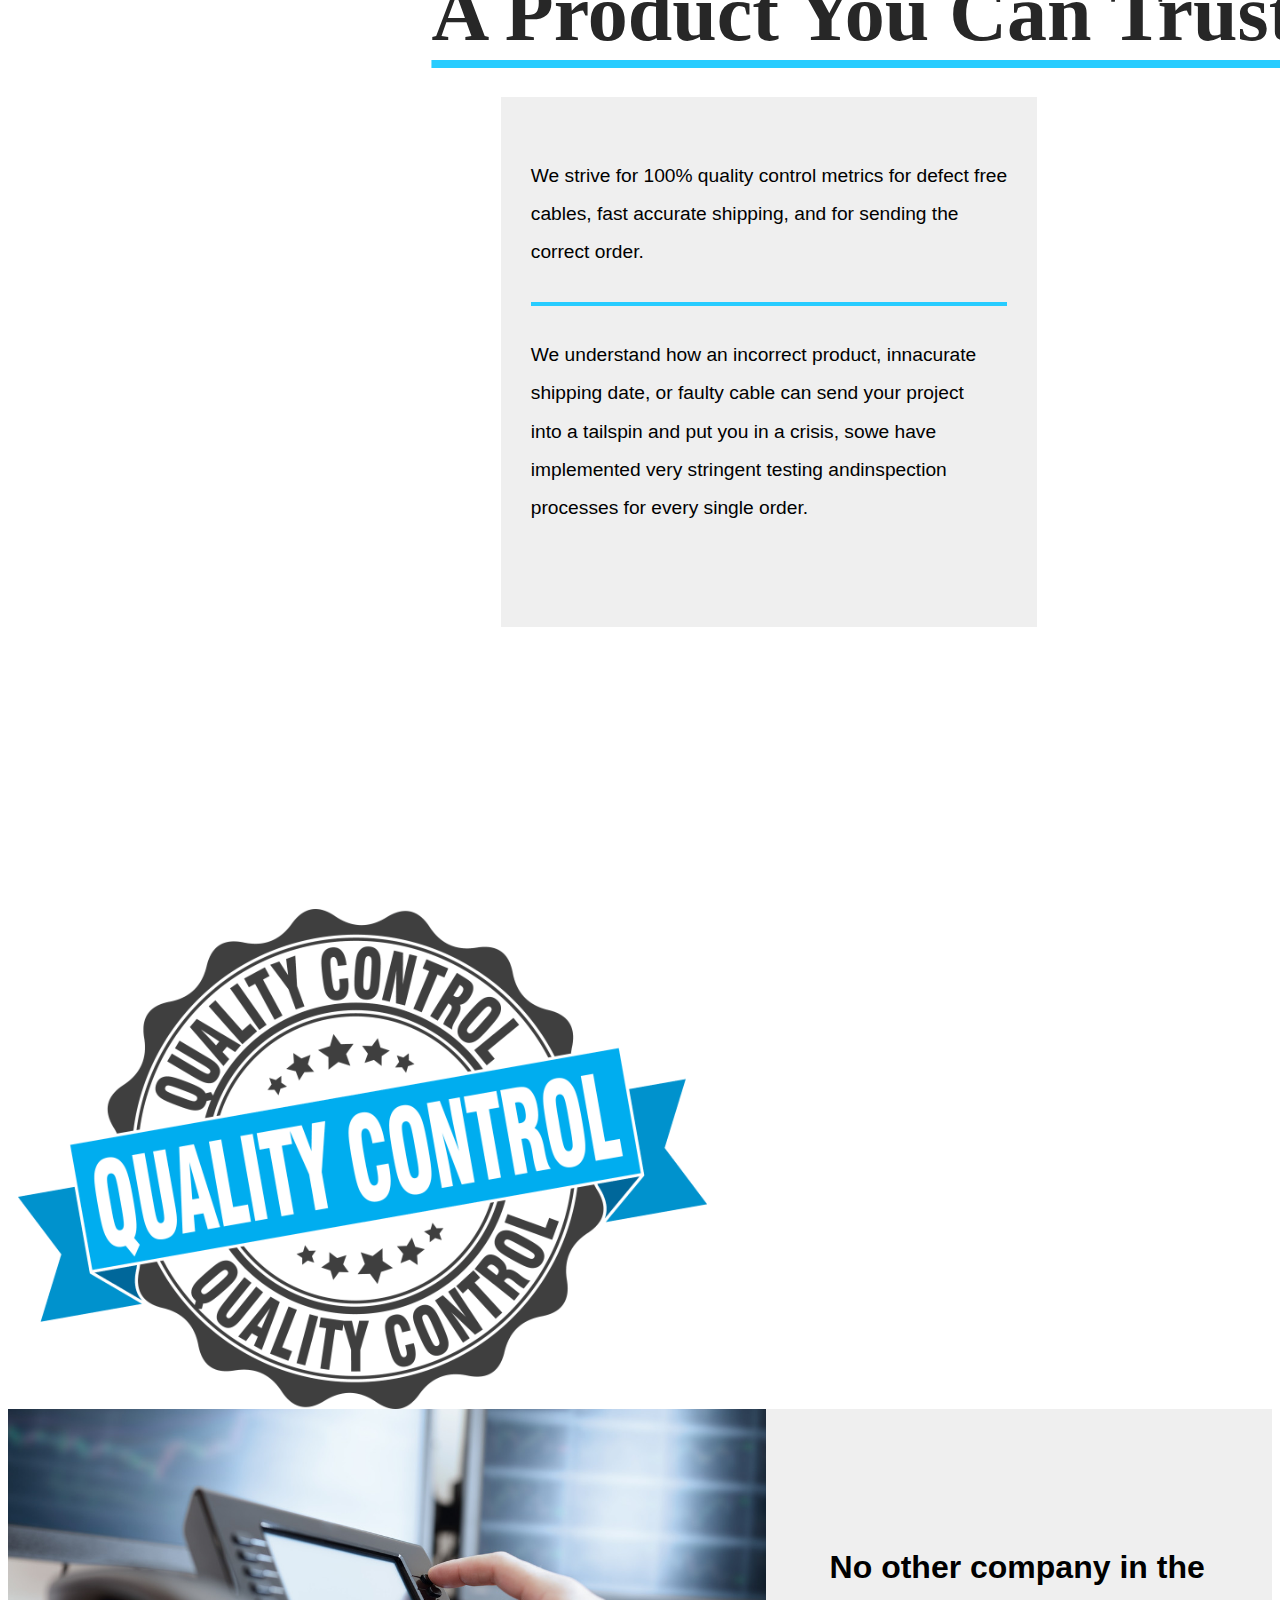
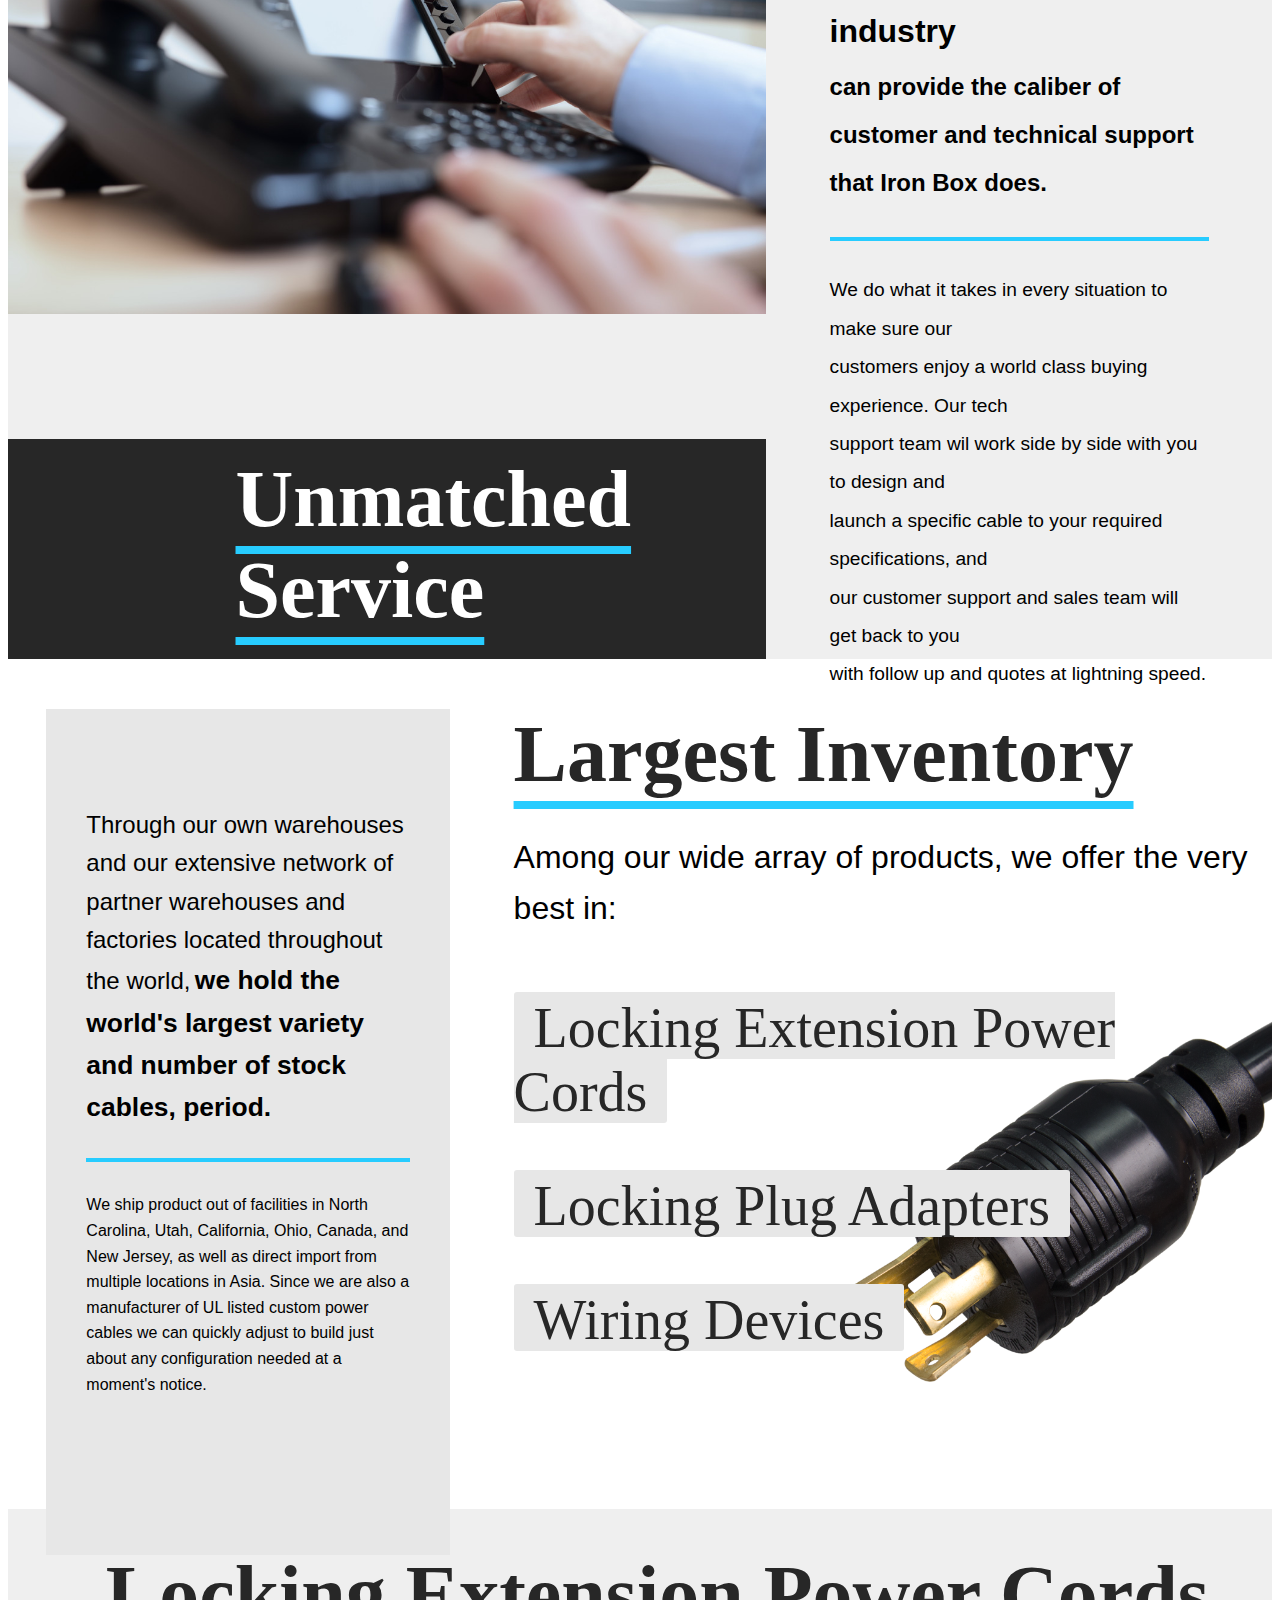
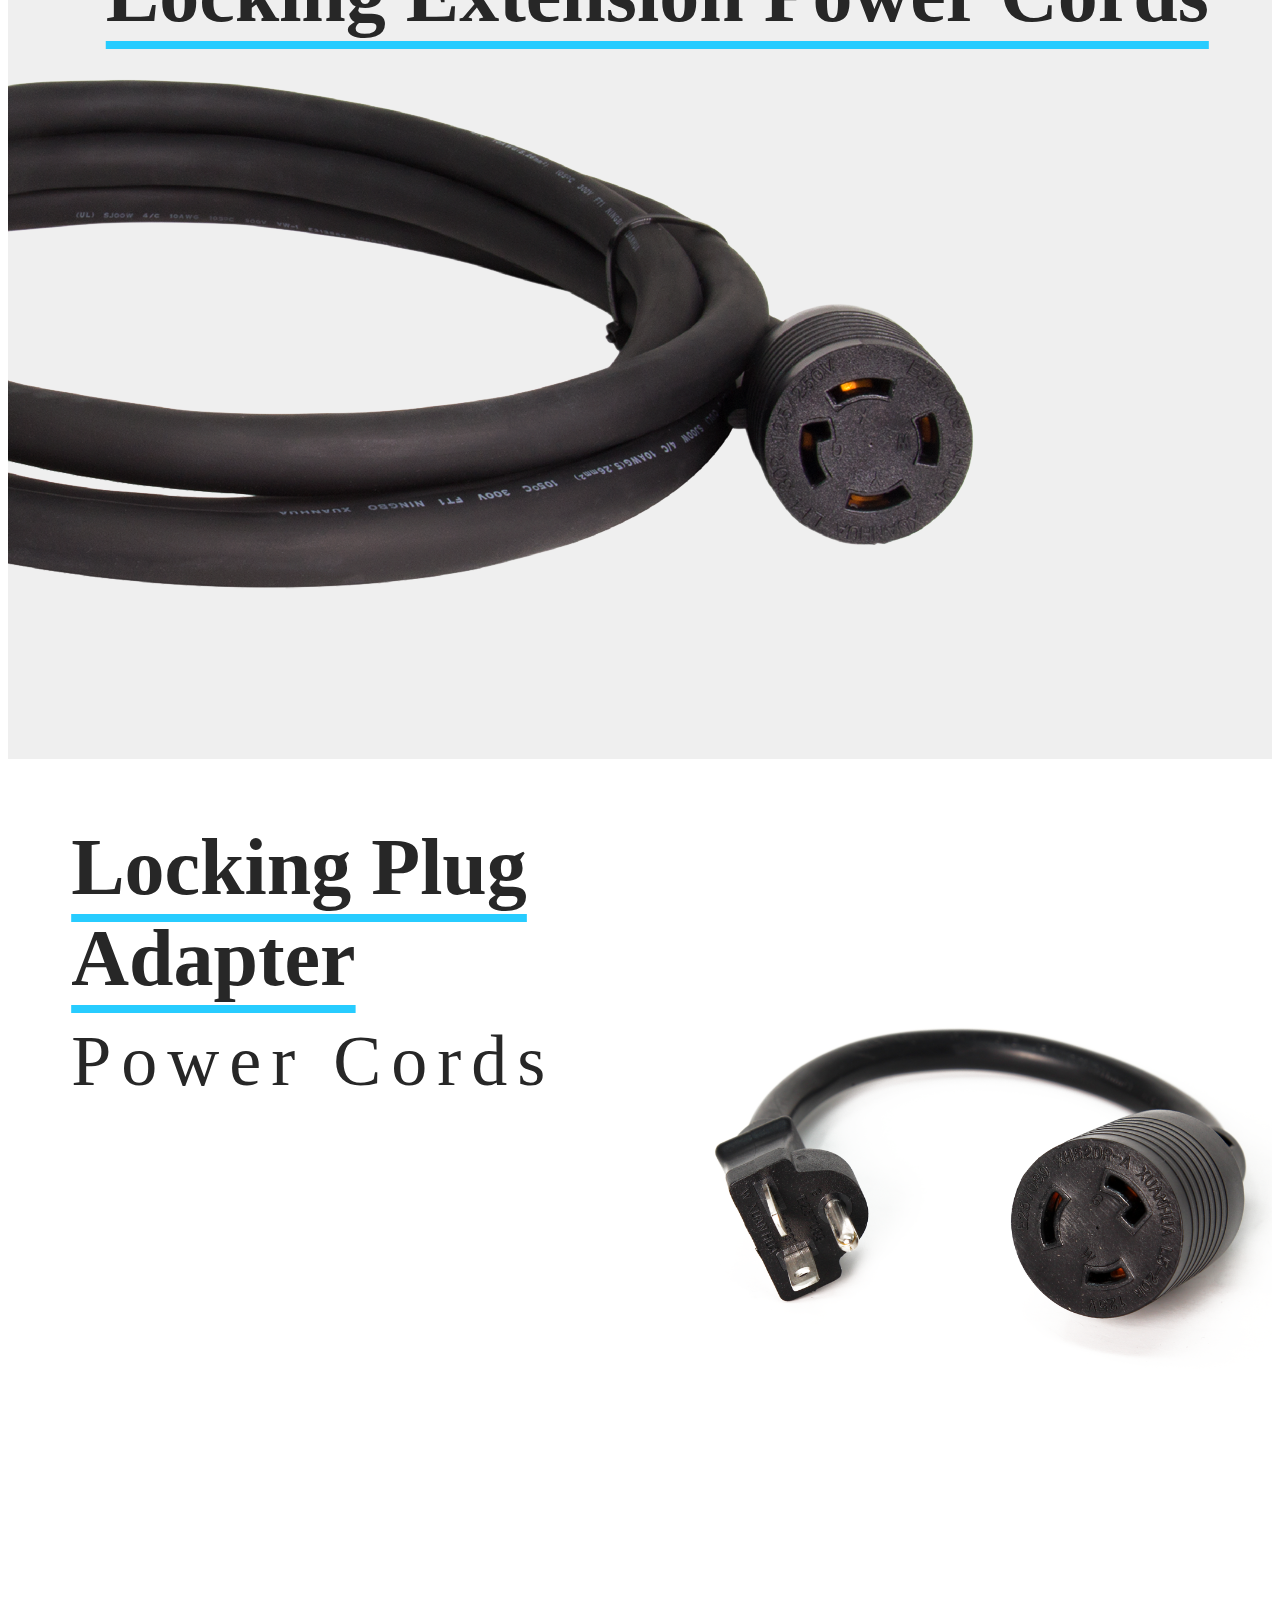
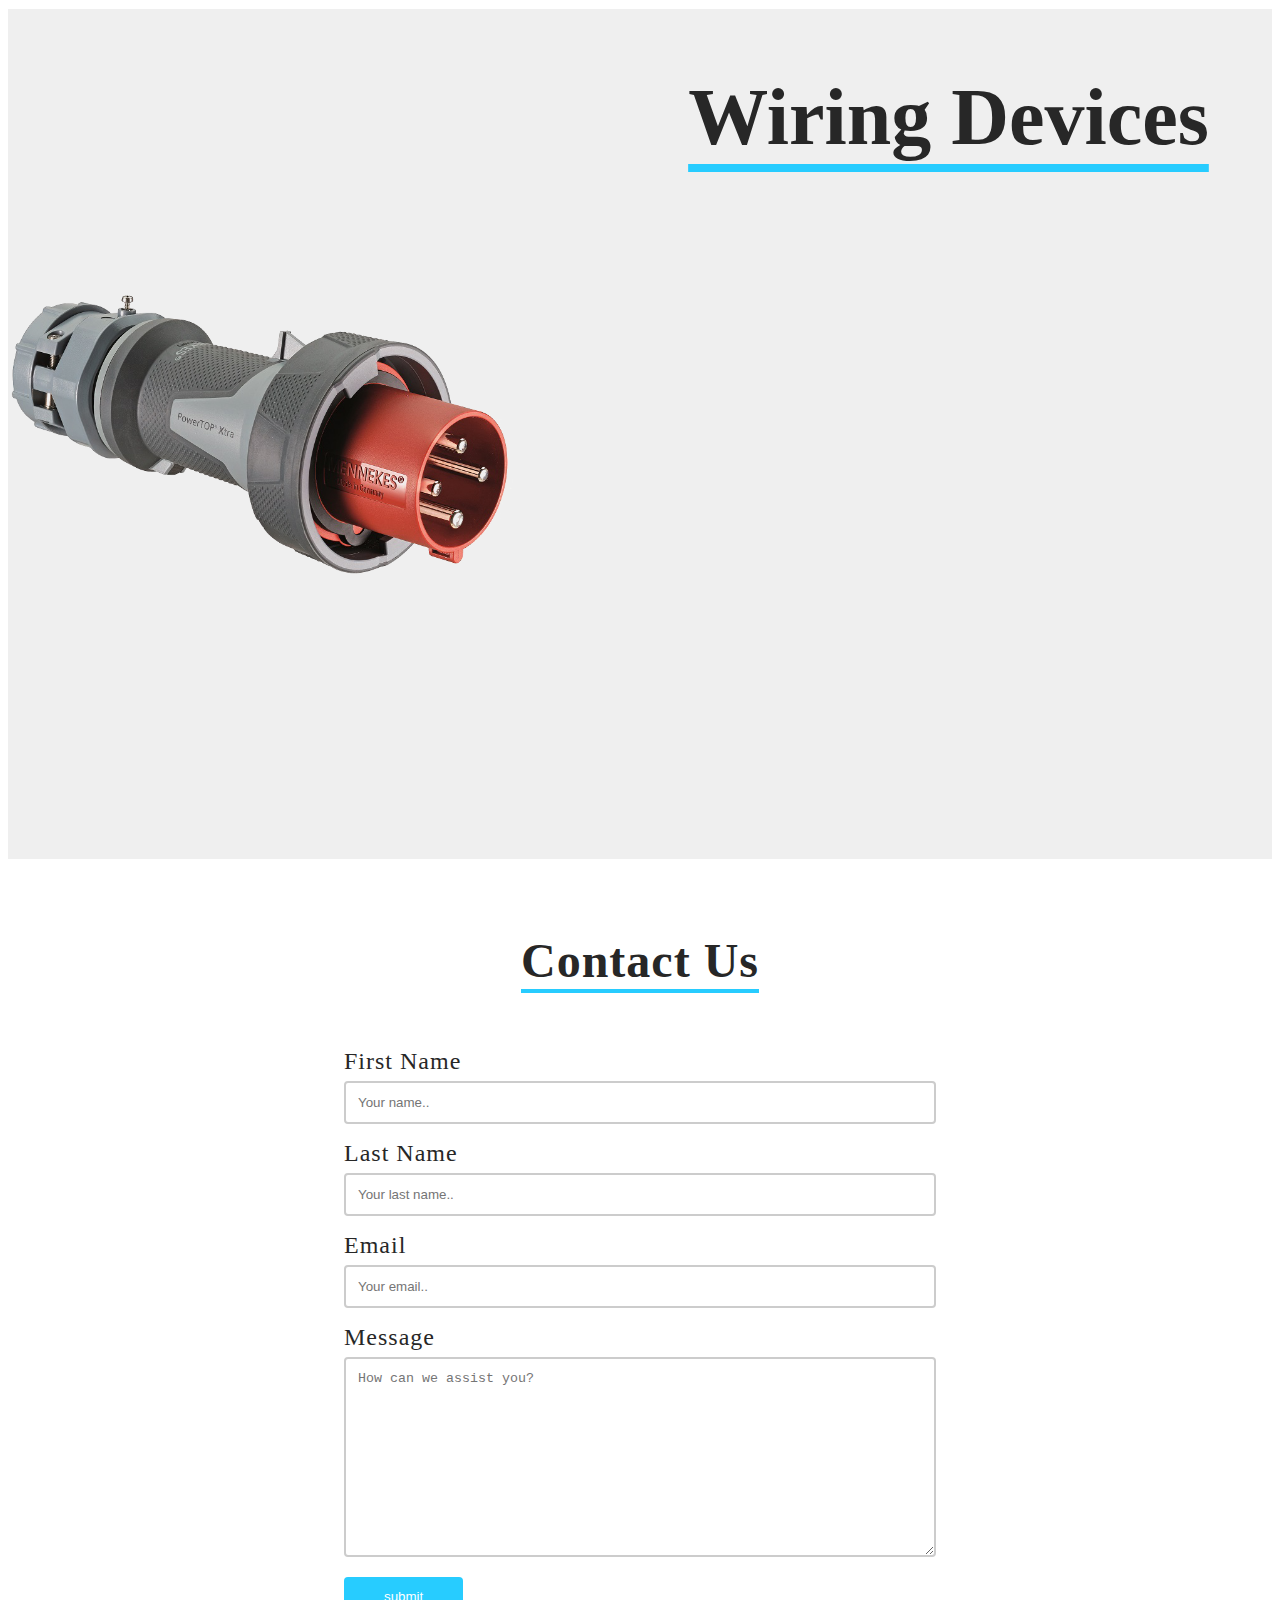
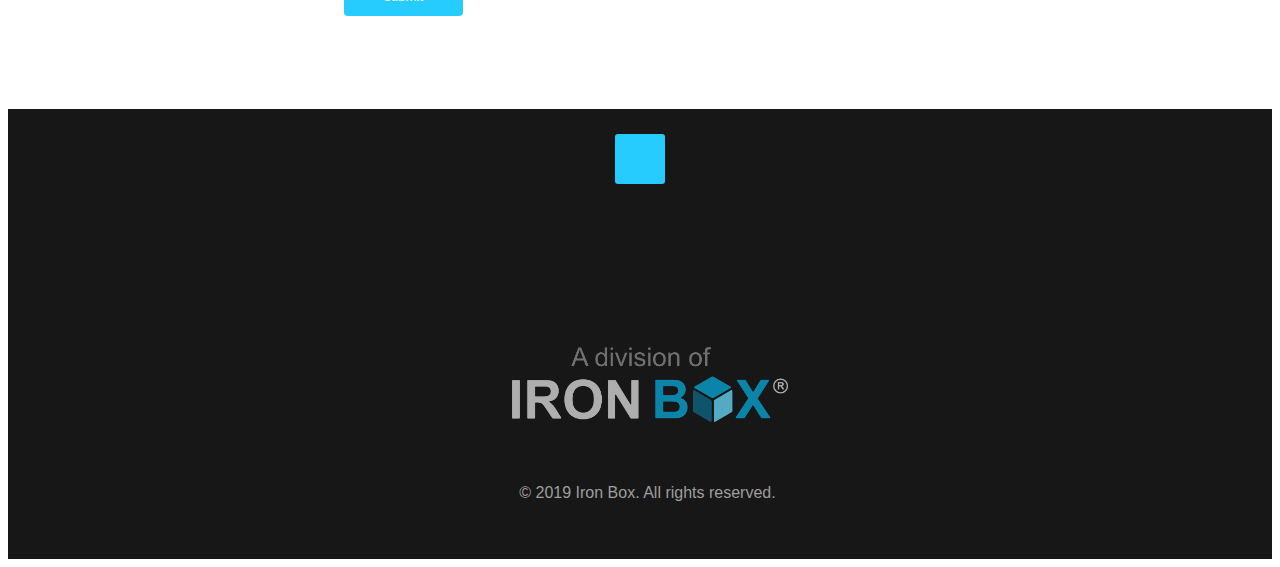
==== commit d1e35d44: "Update lpclp2.html" ====
--- a/lpclp2.html
+++ b/lpclp2.html
@@ -8,14 +8,14 @@
         <link rel="icon" type="image/png" href="img/small_cube.png"/>
     </head>
     <body>
-            <header>
-                <div class="banner">
-                    <img src="img/lpc_logo.png" alt="Locking Power Cords Logo" class="bg-logo">
-                <!-- <div class="auto-slider-content"> -->
-                    <img src="img/cords.png" alt="Extension Power Cords" class="side-cords">
-                </div>
-                <!-- </div> -->
+        <header>
+            <div class="banner">
+                <img src="img/lpc_logo.png" alt="Locking Power Cords Logo" class="bg-logo">
                 <a href="#" class="lrgbutton" target="_blank" rel="noopener noreferrer">Shop Now</a>
+            </div>
+            <div class="auto-slider-content">
+                <img src="img/cords.png" alt="Extension Power Cords" class="side-cords">
+            </div>
             </header>
         <nav>
             <ul>
@@ -39,7 +39,7 @@
                             <p>Scoll down to learn more about what we can offer you.</p>
                 </article>
             </div>
-            <section id="quality">
+            <section class="quality-section" id="quality">
                 <div class="quality-heading">
                 <h3>A Product You Can Trust</h3>
                 </div>
@@ -61,12 +61,12 @@
             </section>
             <section class="service-flex-container" id="service">
                     <div class="service-left">
-                      <span class="service-heading">
+                      <div class="service-heading">
                       <h3>Unmatched Service</h3>
-                      </span>
+                      </div>
                     </div>
                     <div class="service-right">
-                      <span class="service-text">
+                      <div class="service-text">
                         <p>No other company in the industry</p>
                         <p>can provide the caliber of customer and
                         technical support that Iron Box does.</p>
@@ -77,41 +77,41 @@
                         launch a specific cable to your required specifications, and<br>
                         our customer support and sales team will get back to you<br>
                         with follow up and quotes at lightning speed.</p>
-                      </span>
+                      </div>
                     </div>
                   </section>
             <section class="inventory-flex-container" id="inventory">
             <div class=" inventory-left">
-                <span class="inventory-text">
+                <div class="inventory-text">
                     <p><span class="text-line-one">Through our own warehouses and our 
                         extensive network of partner warehouses 
                         and factories located throughout the 
                         world,</span> 
                         <span class="text-line-two">we hold the world's largest 
                         variety and number of stock 
-                        cables, period.</span>
+                        cables, period.</span></p>
                         <hr class="blue-line">                       
-                        We ship product out of facilities in North Carolina, 
+                        <p>We ship product out of facilities in North Carolina, 
                         Utah, California, Ohio, Canada, and New Jersey, as 
                         well as direct import from multiple locations in Asia. 
                         Since we are also a manufacturer of UL listed custom 
                         power cables we can quickly adjust to build just about 
                         any configuration needed at a moment's notice.</p>
-                </span>
+                </div>
             </div>
             <div class="inventory-right">
                 <h3 class="inventory-heading">Largest Inventory</h3>
                 <p class="inventory-text-right">Among our wide array of products, we offer the very best in:</p>
                 <div class="inventory-button-layout">
-                    <span class="product-button">
+                    <div class="product-button">
                         <a href="#extension" class="button-animate" rel="noopener noreferrer">Locking Extension Power Cords</a>
-                    </span>
-                    <span class="product-button">
+                    </div>
+                    <div class="product-button">
                         <a href="#adapter" class="button-animate" rel="noopener noreferrer">Locking Plug Adapters</a>
-                    </span>
-                    <span class="product-button">
+                    </div>
+                    <div class="product-button">
                         <a href="#wiring" class="button-animate" rel="noopener noreferrer">Wiring Devices</a>
-                    </span>
+                    </div>
                 </div>
             </div>
             </section>
@@ -125,7 +125,7 @@
             <section class="plug-adapter-container" id="adapter">
             <div class="adapter-left">
                 <h3>Locking Plug Adapter<br></h3>
-                    <span class="text-shrink"><p>Power Cords</p></span>
+                    <div class="text-shrink"><p>Power Cords</p></div>
             </div>
             <div class="adapter-right"></div>
             </section> 
@@ -135,12 +135,45 @@
                     <h3>Wiring Devices</h3>
                 </div>
             </section>
-            <section class="contact-section" id="contact"></section>
+            <section class="contact-section" id="contact">
+                    <h4>Contact Us</h4>
+                    <div class="container">
+                      <form name="contactform" method="post" action="send_form_email.php">
+                        <label for="fname">First Name</label>
+                        <input type="text" id="fname" name="ftname" placeholder="Your name..">
+                        <label for="lname">Last Name</label>
+                        <input type="text" id="lname" name="lname" placeholder="Your last name..">
+                        <label for="email">Email</label>
+				        <input type="text" name="email" id="email" placeholder="Your email.." />                        
+                        <label for="message">Message</label>
+                        <textarea class="text-area" id="message" name="message" placeholder="How can we assist you?"></textarea>
+                        <input type="submit" value="submit" >
+                      </form>
+                    </div>
+            </section>
         </main>
         <footer>
-            <div class="btn-contain">
-                <a class="gotop-btn" href="#"><i class="fas fa-chevron-up"></i></a>
+            <div class="to-top-container">
+                <div class="btn-contain">
+                    <a class="gotop-btn" href="#"><i class="fas fa-chevron-up"></i></a>
+                </div>
             </div>
+            <article class="grid">
+                <section class="social-row">
+                        <div class="social-flex-container">
+                        <i class="fab fa-pinterest"></i>
+                        <i class="fab fa-twitter"></i>
+                        <i class="fab fa-facebook-square"></i>
+                        </div></section>
+                <section class="social-row-2">
+                        <img class="division-of" src="img/division_of_logo.png" alt="A Division of Iron Box">
+                </section>
+                <section></section>
+                <section class="copy-style">
+                    <div class="copywrite">© 2019 Iron Box. All rights reserved.</div>
+                </section>
+                <section></section>
+            </article>
         </footer>
     </body>
 </html>
--- a/css/lpstyles2.css
+++ b/css/lpstyles2.css
@@ -193,16 +193,22 @@
 
 /*  Baseline for all other ections  */
 
-section{
+/* section{
     height: 850px;
     width: 100%
 }
 
 section:nth-child(odd) {
     background-color: #efefef;   
-}
+} */
 
 /*  Quality Section  */
+
+.quality-section {
+    height: 850px;
+    width: 100%;
+    background-color: #fff;
+}
 
 .quality-heading{
     display: inline-block;
@@ -263,6 +269,9 @@
 
 .service-flex-container{
     display: flex;
+    height: 850px;
+    width: 100%;
+    background-color: #efefef;
   }
   
   .service-right{
@@ -328,6 +337,9 @@
 
 .inventory-flex-container{
      display: flex;
+     height: 850px;
+     width: 100%;
+     background-color: #fff;
 }
 
 .inventory-left{
@@ -363,7 +375,6 @@
 
 .inventory-right{
     display: flex;
-    /* justify-content: flex-start; */
     flex-direction: column;
     align-items: flex-start;
     height: 100%;
@@ -409,7 +420,7 @@
     color: #272727;
     background-color: #e7e7e7;
     margin: 0;
-    padding: 5px 20px;
+    padding: 5px 20px 0px;
     border: none;
     border-radius: 3px;
     -o-border-radius: 3px;
@@ -426,40 +437,273 @@
     transition: all 0.5s ease-in-out 0s;
   }
   
-
-
+/*  Extension Cord Section  */
+
+.extension-flex-container{
+    display: flex;
+    flex-direction: column;
+    height: 850px;
+    width: 100%;
+    background-color: #efefef;
+}
+
+.extension-right{
+    display: flex;
+    justify-content: flex-end;
+    align-items: center;
+    height: 20%;
+    width: 100%;
+}
+
+.extension-right > h3{
+    margin-right: 5%;
+}
+
+.extension-left{
+    height: 80%;
+    width: 100%;
+    background-image: url("../img/coiled_locking.png");
+    background-repeat: no-repeat;
+    background-position: left;
+    background-position-y: top;
+}
+
+/*  Plug Adapter Section  */
+
+.plug-adapter-container{
+    display: flex;
+    background-image: url("../img/plug_adapter.png");
+    background-repeat: no-repeat;
+    background-position: right;
+    background-size: 45%;
+    height: 850px;
+    width: 100%;
+    background-color: #fff;
+}
+
+.adapter-left{
+    height: 100%;
+    width: 50%;
+    padding: 5%;
+}
+
+.text-shrink > p{
+    font-size: 450%;
+    font-family: Bebas Neue;
+    letter-spacing: 10px;
+    color: #272727;
+    margin-top: 1rem;
+}
+
+.adapter-right{
+    height: 100%;
+    width: 50%;
+}
+
+/* Wiring Devices Section  */
+
+.wiring-flex-container{
+    display: flex;
+    background-image: url("../img/wiring_device.png");
+    background-repeat: no-repeat;
+    background-position: left;
+    background-size: 40%;
+    padding: 5%;
+    height: 850px;
+    width: 100%;
+    background-color: #efefef;
+}
+
+.wiring-right{
+    display: flex;
+    justify-content: flex-end;
+    height: 100%;
+    width: 50%;
+}
+
+.wiring-left{
+    height: 100%;
+    width: 50%;
+}
+
+/*  Contact Section  */
+
+.contact-section{
+    display: flex;
+    justify-content: center;
+    flex-direction: column;
+    align-items: center;
+    height: 850px;
+    width: 50%;
+    margin: 0 auto;
+    background-color: #fff;
+}
+
+input[type=text], select, textarea {
+    width: 100%;
+    padding: 12px;
+    border: 2px solid #ccc;
+    border-radius: 4px;
+    box-sizing: border-box;
+    margin-top: 6px;
+    margin-bottom: 16px;
+    resize: vertical;
+  }
+  
+  input[type=submit] {
+    background-color: #27ccff;
+    color: white;
+    padding: 12px 40px;
+    border: none;
+    border-radius: 4px;
+    cursor: pointer;
+  }
+  
+  input[type=submit]:hover {
+    background-color: #00ace1;
+  }
+
+  input[type=text]:focus {
+      border-color: #27ccff;
+  }
+
+  select[id=country]:focus {
+      border-color: #27ccff;
+  }
+
+  .container {
+    border-radius: 5px;
+    padding: 20px;
+  }
+  
+  label {
+    font-family: bebas neue;
+    font-size: 150%;
+    letter-spacing: 1px;
+    color: #272727;
+  }
+
+  .text-area {
+      height: 200px;
+  }
+
+  .text-area:focus {
+      border-color: #27ccff;
+  }
+
+h4{
+    font-size: 300%;
+    font-family: Bebas Neue;
+    color: #272727;
+    text-decoration: underline solid #27ccff;
+    text-underline-position: under;
+    margin-top: 0;
+    margin-bottom: 40px;
+    letter-spacing: 1px;
+}  
 
 /*  Footer  */
 
 footer{
+    display: flex;
+    flex-direction: column;
+    justify-content: center;
+    align-items: center;
     background-color: #171717;
     height: 450px;
-}
-
-.btn-contain{
-    height: 25%;
-    display: flex;
-    align-items: center;
-    justify-content: center;
- }
+    width: 100%;
+}
+
+.grid {              
+    display: grid;
+    width: 900px;
+    grid-template-columns: 300px 300px 300px; 
+    grid-template-rows:    100px 150px 50px;
+}
+
+.social-row {
+grid-column: span 3;
+width: 100%;
+}
+
+.social-row-2 {
+    display: flex;
+    justify-content: center;
+    align-items: flex-start;
+    grid-column: span 3;
+    width: 100%;
+}
+
+.social-flex-container {
+display: flex;
+flex-direction: row;
+justify-content: center;
+}
+
+i{
+font-size: 50px;
+color: #9e9e9e;
+padding: 20px;
+}
+
+i:hover{
+color: #fff;
+transition: all 0.2s ease-in-out .0s;
+}
+
+.division-of {
+    align-self: center;
+    height: 75px;
+    width: 0 auto;
+    margin-left: 20px;
+    margin-bottom: 50px;
+}
+
+.copywrite {
+    display: flex;
+    justify-content: center;
+    color: #9e9e9e;
+    font-family: arial;
+    margin-left: 15px;
+}
+
+.to-top-container {
+    display: flex;
+    justify-content: center;
+    height: 100px;
+    width: 100%;
+}
  
 .gotop-btn{
+    display: flex;
+    justify-content: center;
     width: 50px;
     height: 50px;
     background: #27ccff;
- 
     text-decoration: none;
-    text-align: center;
-    line-height: 50px;
-    color: #ffffff;
-    font-size: 25px;
     border-radius: 3px;
  
  }
+
+ .gotop-btn > i {
+    display: flex;
+    align-items: center;
+    justify-content: center;
+    color: #ffffff;
+    font-size: 25px;
+ }
  
-.gotop-btn:hover{
-     color: #27ccff;
-     background-color: #fff;
-     font-size: 30px;
-     transition: all 0.2s ease-in-out 0.1s;
+.gotop-btn > i:hover {
+    display: flex;
+    justify-content: center;
+    color: #27ccff;
+    font-size: 30px;
+    transition: all 0.2s ease-in-out 0.1s;
  }
+
+ .gotop-btn:hover {
+    display: flex;
+    justify-content: center;
+    background-color: #fff;
+    transition: all 0.2s ease-in-out 0.1s;
+ }
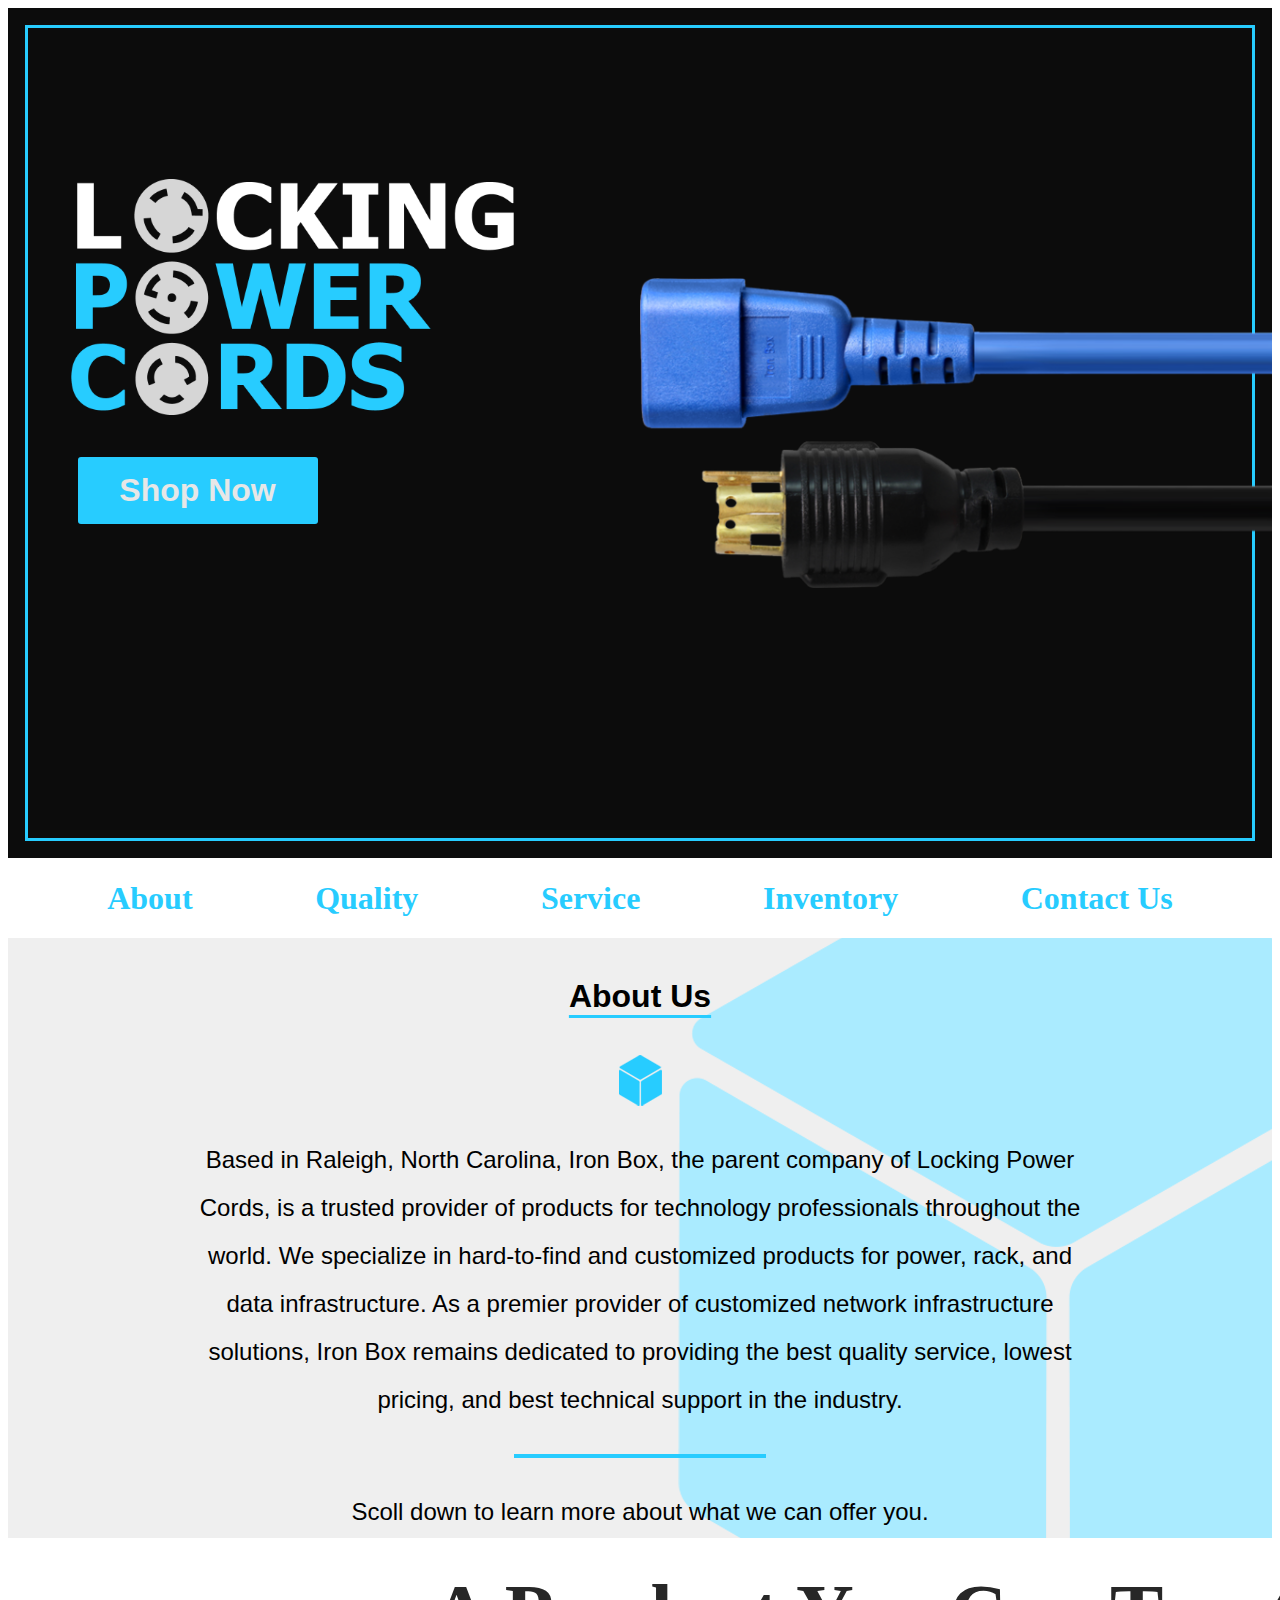
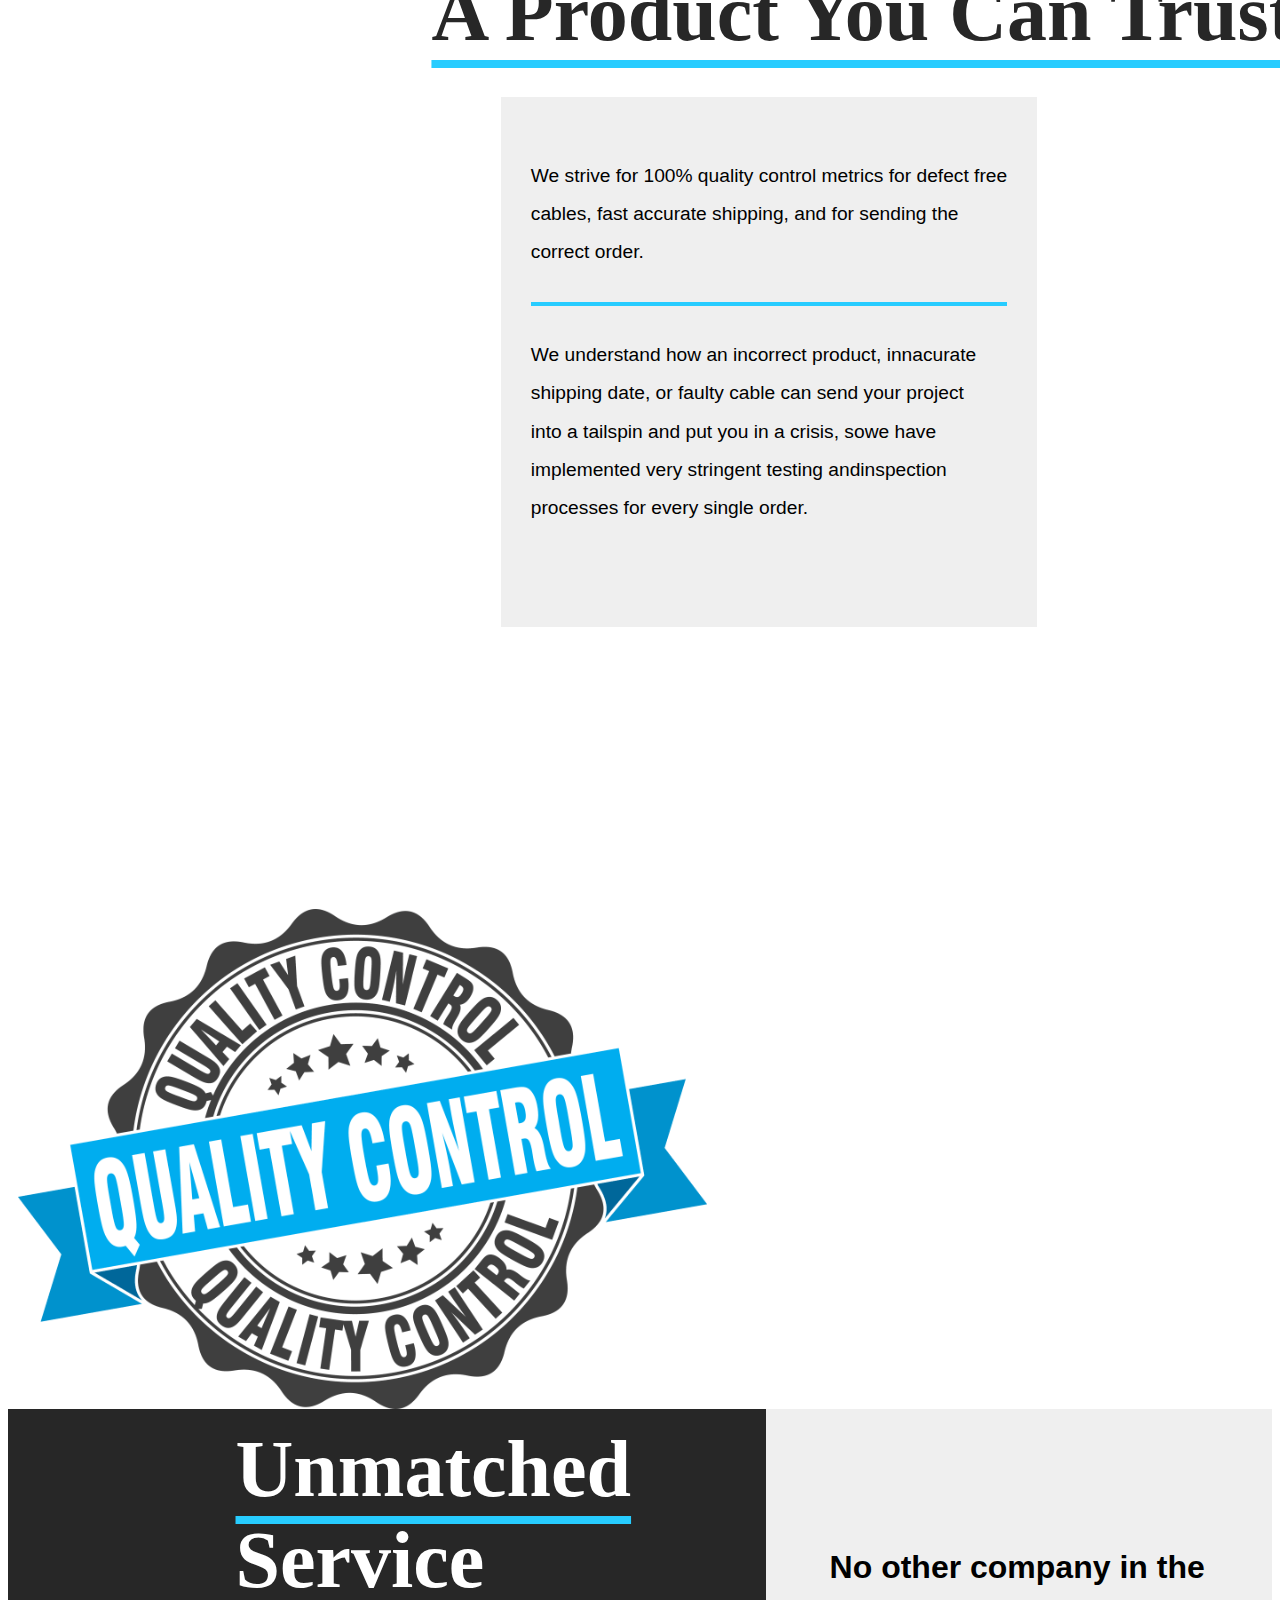
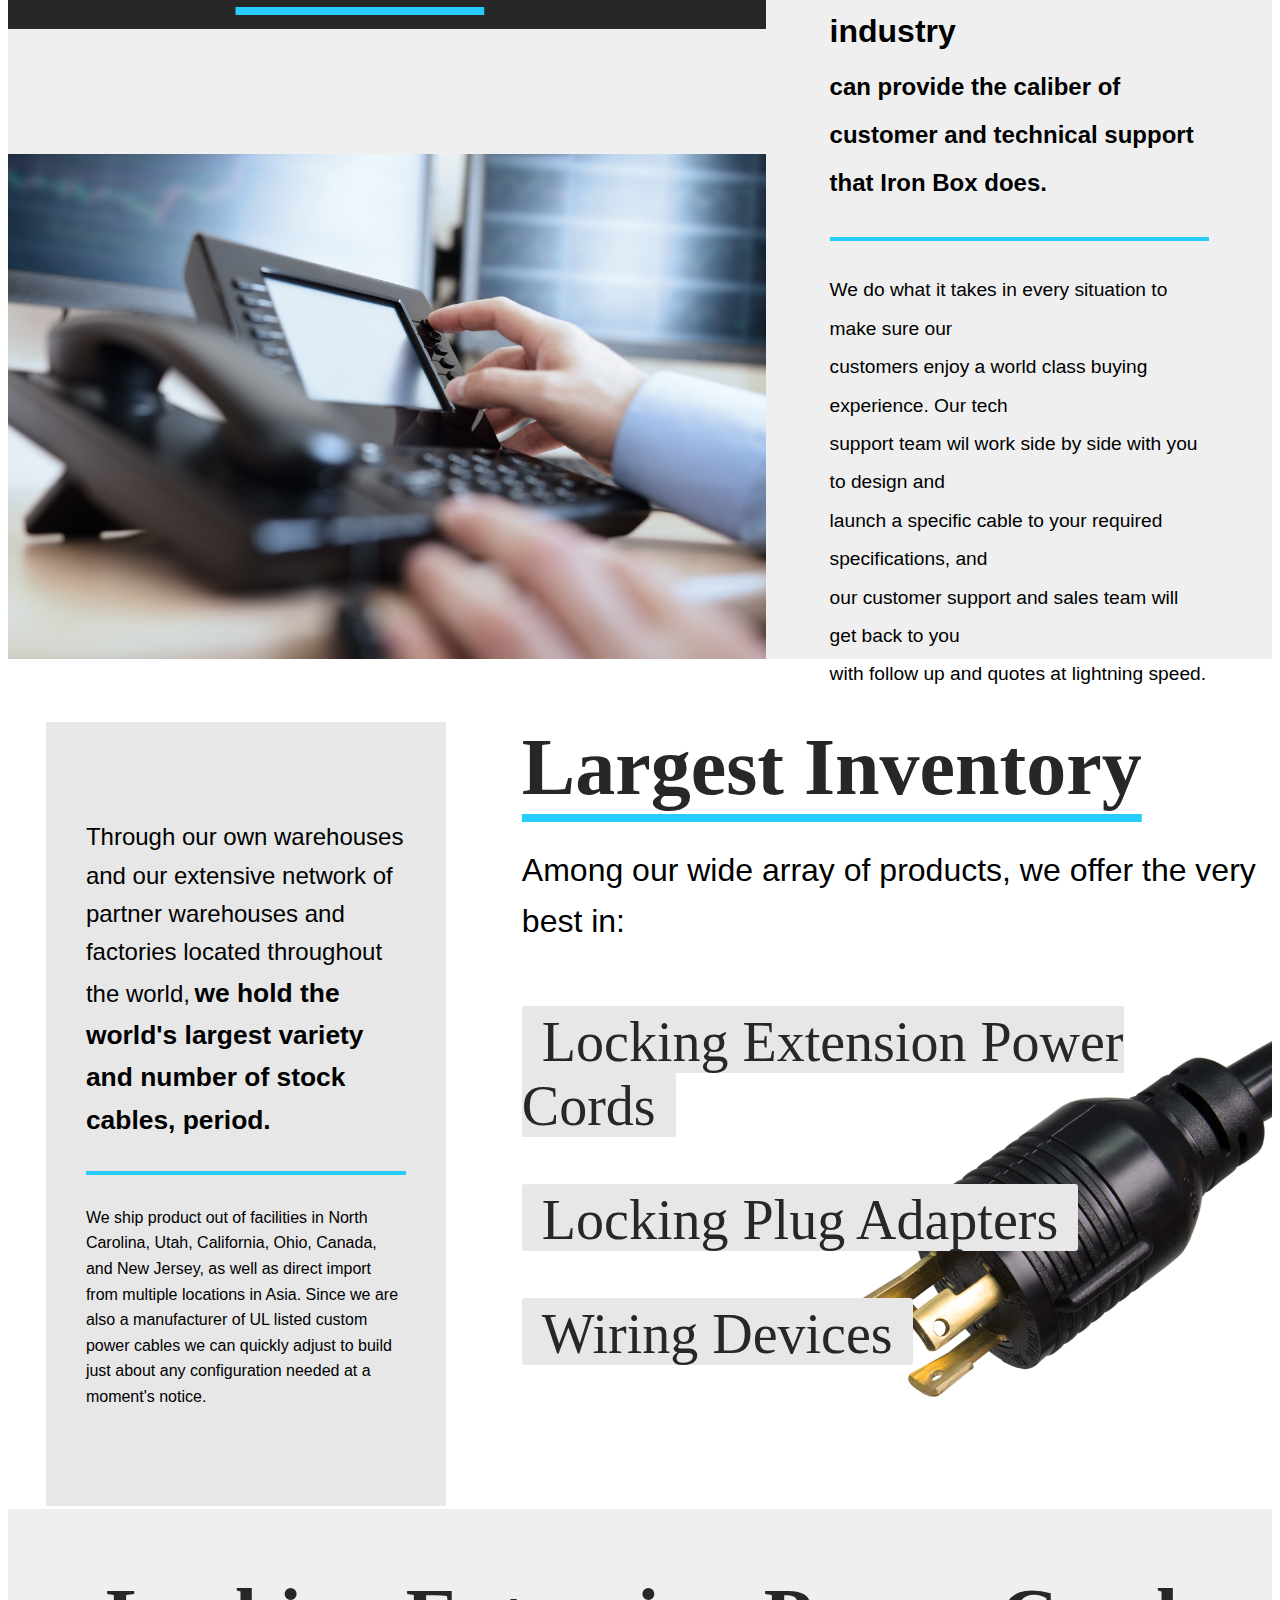
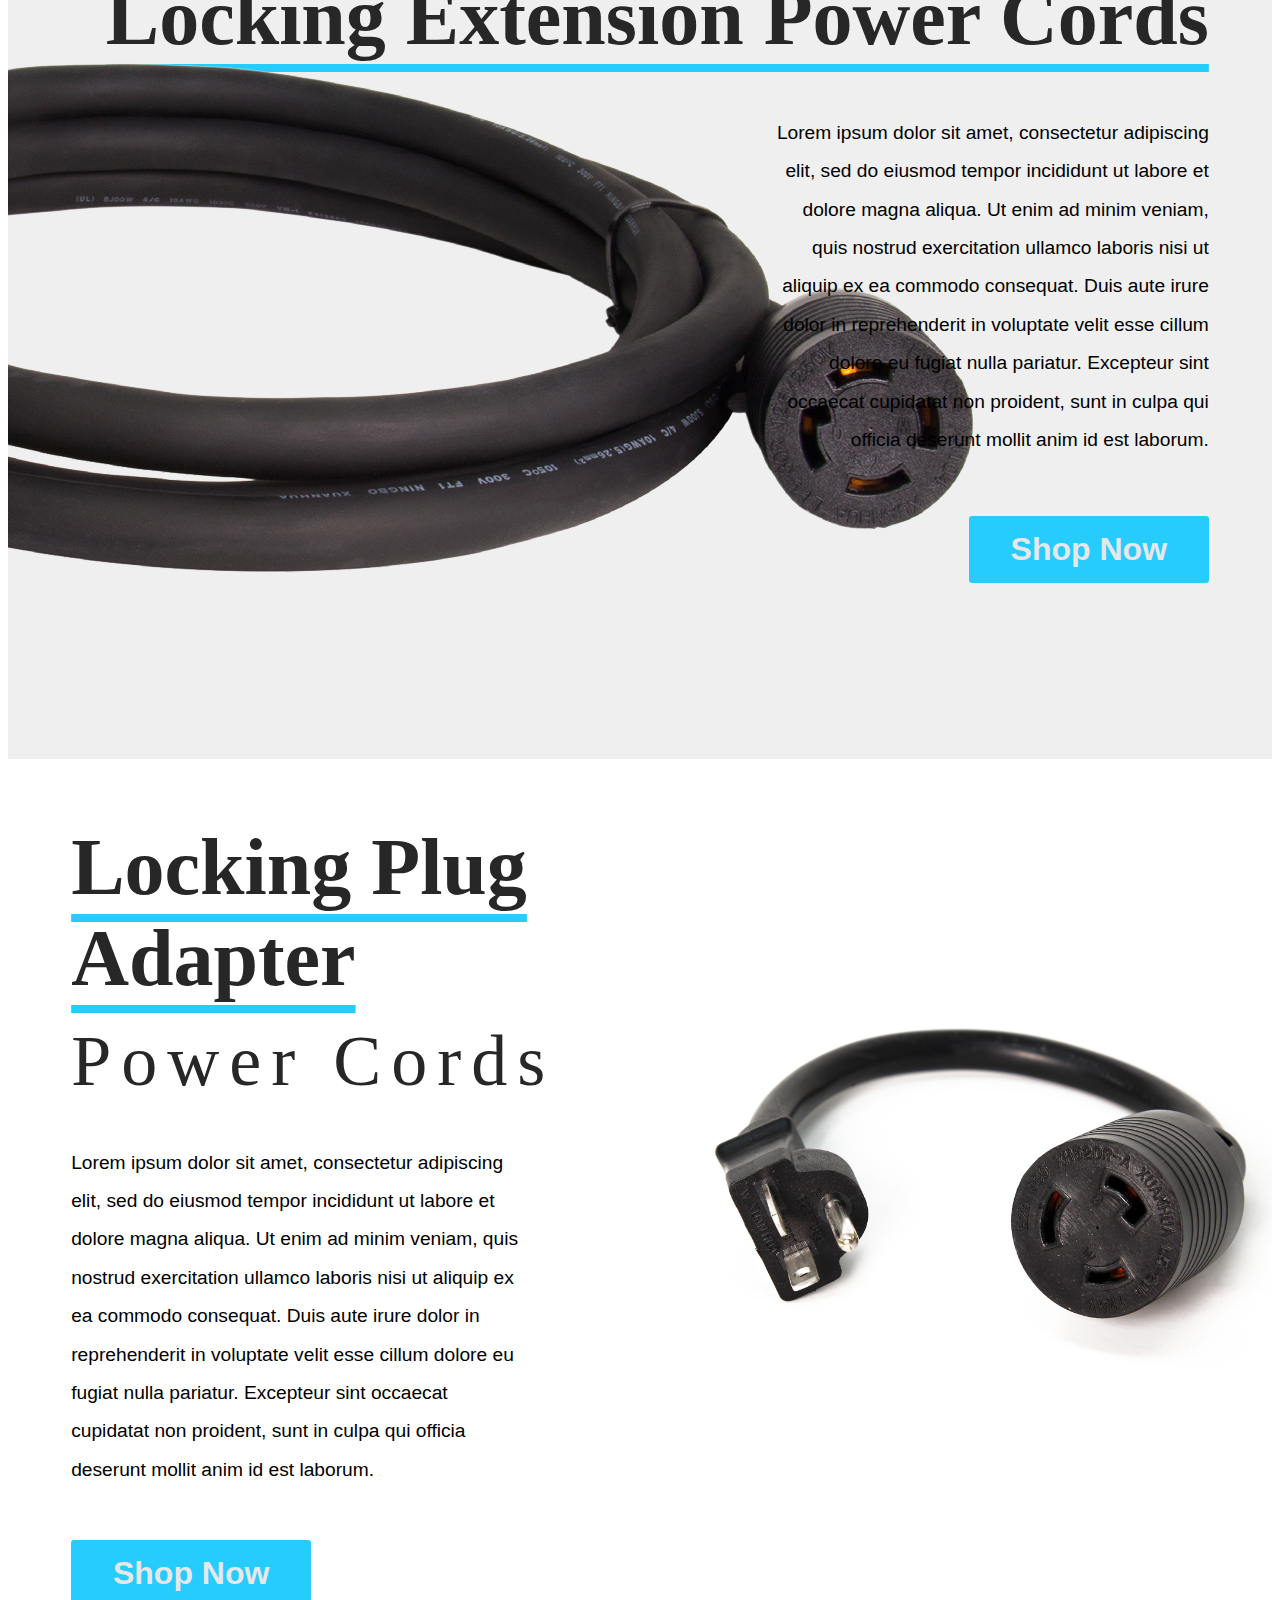
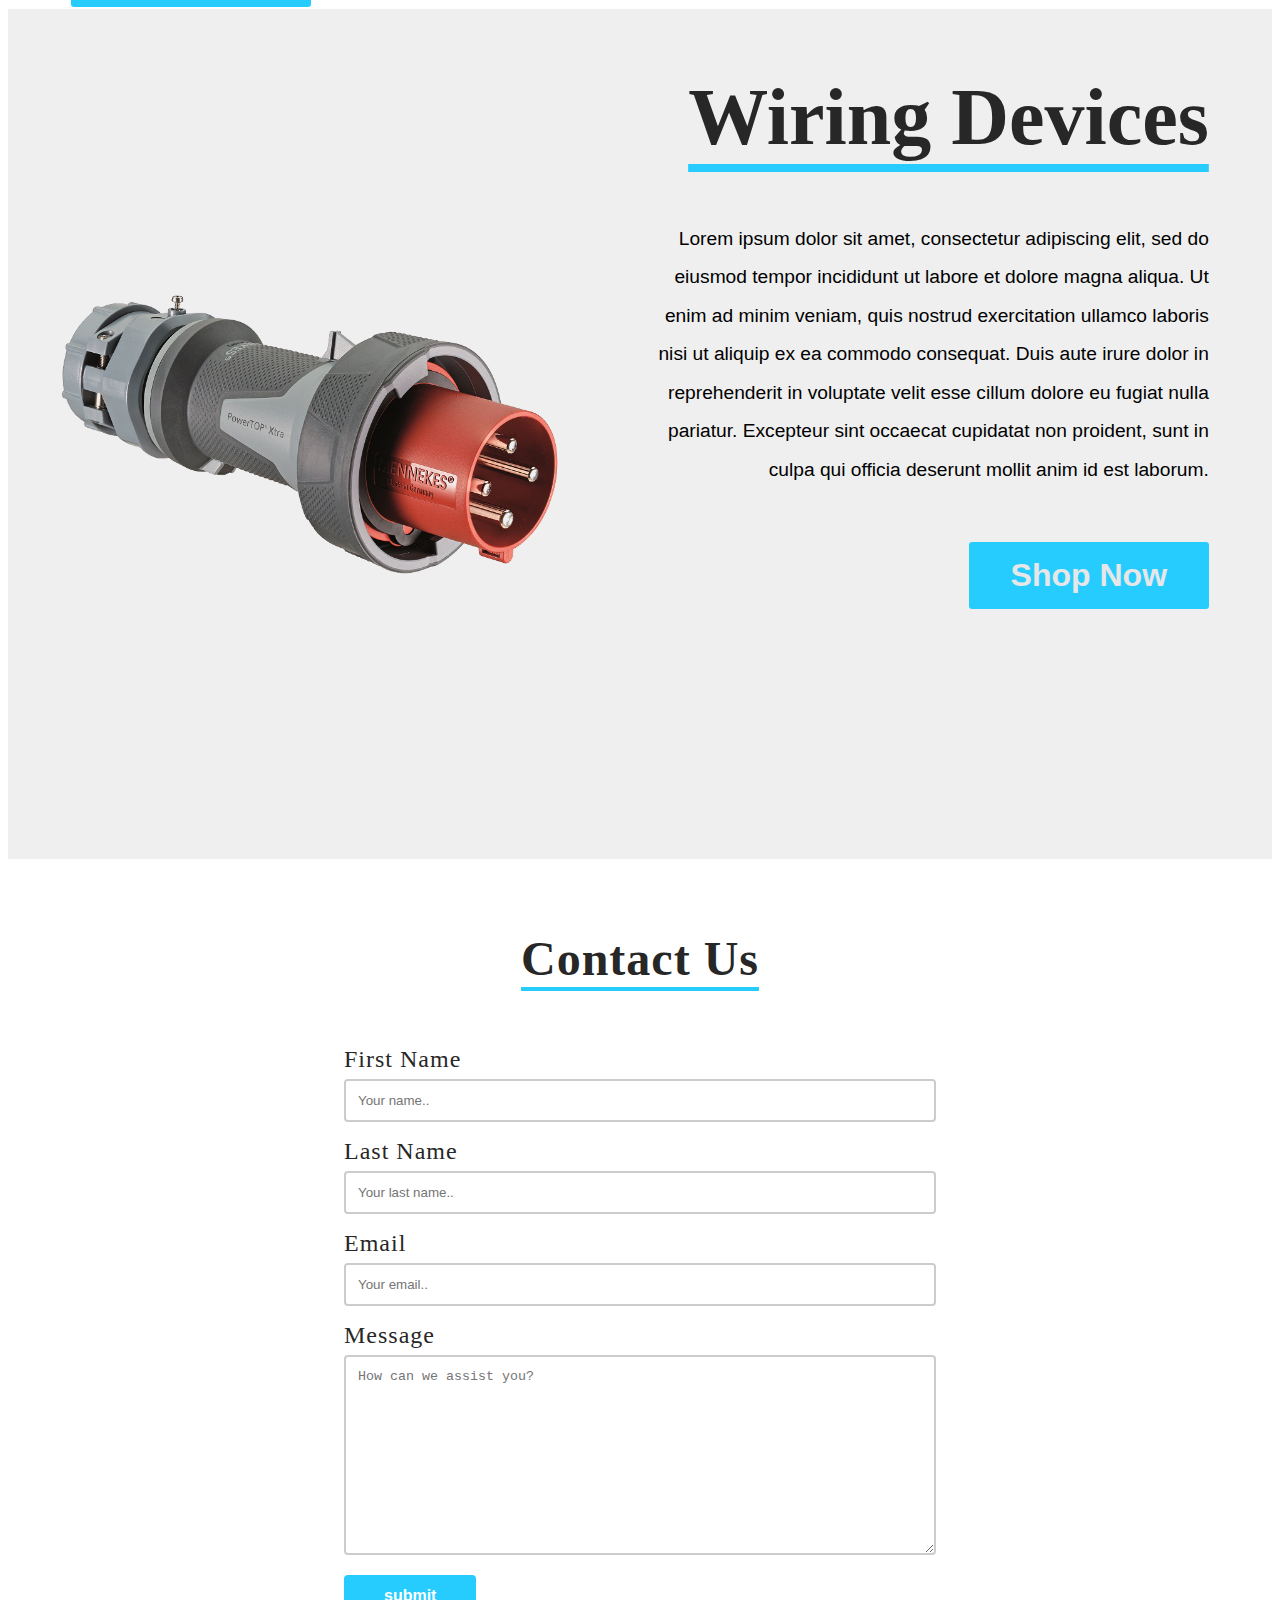
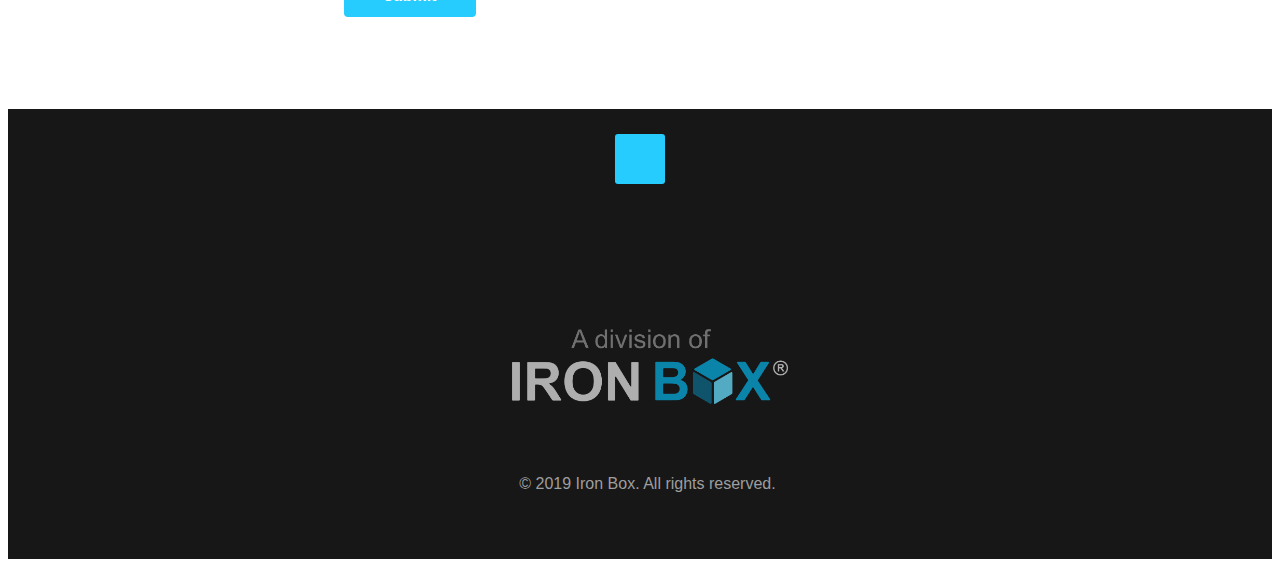
==== commit 688f77bf: "Update lpclp2.html" ====
--- a/lpclp2.html
+++ b/lpclp2.html
@@ -2,6 +2,7 @@
 <html lang="en">
     <head>
         <meta charset="UTF-8">
+        <meta name="viewport" content="width=device-width, initial-scale=1.0">
         <title>Locking Power Cords</title>
         <link rel="stylesheet" href="css/lpstyles2.css">  
         <link rel="stylesheet" href="https://use.fontawesome.com/releases/v5.8.2/css/all.css" integrity="sha384-oS3vJWv+0UjzBfQzYUhtDYW+Pj2yciDJxpsK1OYPAYjqT085Qq/1cq5FLXAZQ7Ay" crossorigin="anonymous">
@@ -46,14 +47,14 @@
                 <div class="product-aside-position">
                     <aside>
                         <p>We strive for 100% quality control metrics for defect free<br> 
-                                cables, fast accurate shipping, and for sending the<br> 
-                                correct order.</p>
-                                <hr class="blue-line">
-                                <p>We understand how an incorrect product, innacurate<br>
-                                shipping date, or faulty cable can send your project<br>
-                                into a tailspin and put you in a crisis, sowe have<br>
-                                implemented very stringent testing andinspection<br>
-                                processes for every single order.</p>
+                        cables, fast accurate shipping, and for sending the<br> 
+                        correct order.</p>
+                        <hr class="blue-line">
+                        <p>We understand how an incorrect product, innacurate<br>
+                        shipping date, or faulty cable can send your project<br>
+                        into a tailspin and put you in a crisis, sowe have<br>
+                        implemented very stringent testing andinspection<br>
+                        processes for every single order.</p>
                     </aside>
                 </div>
                 <div class=bg-yellow-cord></div>
@@ -119,20 +120,48 @@
                 <div class="extension-right">
                 <h3>Locking Extension Power Cords</h3>
                 </div>
-                <div class="extension-left">               
-                </div>
+                <div class="extension-left">
+                    <p>Lorem ipsum dolor sit amet, consectetur adipiscing elit, sed 
+                    do eiusmod tempor incididunt ut labore et dolore magna 
+                    aliqua. Ut enim ad minim veniam, quis nostrud exercitation 
+                    ullamco laboris nisi ut aliquip ex ea commodo consequat. 
+                    Duis aute irure dolor in reprehenderit in voluptate velit esse 
+                    cillum dolore eu fugiat nulla pariatur. Excepteur sint occaecat 
+                    cupidatat non proident, sunt in culpa qui officia deserunt 
+                    mollit anim id est laborum.</p>
+                    <a href="#" class="lrgbutton" target="_blank" rel="noopener noreferrer">Shop Now</a>
+                    </div>
             </section>
             <section class="plug-adapter-container" id="adapter">
-            <div class="adapter-left">
-                <h3>Locking Plug Adapter<br></h3>
+                <div class="adapter-left">
+                    <h3>Locking Plug Adapter<br></h3>
                     <div class="text-shrink"><p>Power Cords</p></div>
-            </div>
-            <div class="adapter-right"></div>
+                    <p>Lorem ipsum dolor sit amet, consectetur adipiscing elit, sed 
+                    do eiusmod tempor incididunt ut labore et dolore magna 
+                    aliqua. Ut enim ad minim veniam, quis nostrud exercitation 
+                    ullamco laboris nisi ut aliquip ex ea commodo consequat. 
+                    Duis aute irure dolor in reprehenderit in voluptate velit esse 
+                    cillum dolore eu fugiat nulla pariatur. Excepteur sint occaecat 
+                    cupidatat non proident, sunt in culpa qui officia deserunt 
+                    mollit anim id est laborum.</p>
+                    <a href="#" class="lrgbutton" target="_blank" rel="noopener noreferrer">Shop Now</a>
+                    </div>    
+                </div>
+                <div class="adapter-right"></div>
             </section> 
             <section class="wiring-flex-container" id="wiring">
                 <div class="wiring-left"></div>
                 <div class="wiring-right">
                     <h3>Wiring Devices</h3>
+                    <p>Lorem ipsum dolor sit amet, consectetur adipiscing elit, sed 
+                    do eiusmod tempor incididunt ut labore et dolore magna 
+                    aliqua. Ut enim ad minim veniam, quis nostrud exercitation 
+                    ullamco laboris nisi ut aliquip ex ea commodo consequat. 
+                    Duis aute irure dolor in reprehenderit in voluptate velit esse 
+                    cillum dolore eu fugiat nulla pariatur. Excepteur sint occaecat 
+                    cupidatat non proident, sunt in culpa qui officia deserunt 
+                    mollit anim id est laborum.</p>
+                    <a href="#" class="lrgbutton" target="_blank" rel="noopener noreferrer">Shop Now</a>
                 </div>
             </section>
             <section class="contact-section" id="contact">
--- a/css/lpstyles2.css
+++ b/css/lpstyles2.css
@@ -4,6 +4,7 @@
 
 html {
     scroll-behavior: smooth;
+    margin: 0;
 }
 
 /*  Top Level Styles  */
@@ -24,6 +25,7 @@
 /*  Header  */
 
 header{
+    display: flex;
     height: 850px;
     width: 100%;
     background: #0c0c0c;
@@ -33,28 +35,31 @@
 
 .banner{
     display: flex;
-    justify-content: space-between;
-    align-items: center;
-    flex-wrap: wrap;
-    height: 600px;
+    flex-direction: column;
+    width: 50%;
     padding-top: 120px;
     padding-bottom: 0px;
 }    
 
 .bg-logo{
-    width: 40%;
-    padding-left: 80px;
+    width: 70%;
+    margin-top: 8%;
+    margin-bottom: 5%;
+    margin-left: 10%;
 }
 
 .side-cords{
+    width: 100%;
+    align-self: center;
+    z-index: 1;
+}
+
+/* Cord animation from right side of page */
+
+.auto-slider-content{
+    display: flex;
+    justify-content: flex-end;
     width: 50%;
-    z-index: 1;
-    margin-top: 50px;
-}
-
-/* Cord animation from right side of page */
-
-/* .auto-slider-content{
     animation-name: slide;
     animation-duration: 1.5s;
 }
@@ -64,15 +69,13 @@
         transform:translateX(0);
     }
     0%{
-        transform:translateX(40%);
-    }
-} */
+        transform:translateX(100%);
+    }
+}
 
 .lrgbutton {
-    display: block;
-    position: relative;
     width: 240px;
-    margin: 10px 20px 20px 90px;
+    margin: 10px 20px 20px 11%;
     padding: 15px 30px;
     background-color: #27ccff;
     color: #e7e7e7;
@@ -89,7 +92,8 @@
 
 .lrgbutton:hover{
 color: #27ccff;
-background-color: #e7e7e7;
+background-color: #fff;
+box-shadow: 0 0 0 2px #27ccff inset;
 -webkit-transition: all 0.2s ease-in-out 0s;
 transition: all 0.2s ease-in-out 0s;
 }
@@ -108,6 +112,7 @@
     height: 80px;
     list-style-type: none;
     margin: 0;
+    padding: 0 3%;
 }
 
 a{
@@ -170,7 +175,7 @@
 h2 ~ p{
     font-family: Arial;
     font-size: 150%;
-    margin: 30px 250px;
+    margin: 30px 15%;
     line-height: 2;
     text-align: center;
 }
@@ -190,17 +195,6 @@
     display: block;
     margin: 0px auto;
 }
-
-/*  Baseline for all other ections  */
-
-/* section{
-    height: 850px;
-    width: 100%
-}
-
-section:nth-child(odd) {
-    background-color: #efefef;   
-} */
 
 /*  Quality Section  */
 
@@ -252,6 +246,7 @@
     margin-top: 3%;
     padding: 40px 30px 80px 30px;
     background-color: #efefef;
+    z-index: 2;
 }
 
 .blue-line{
@@ -285,7 +280,7 @@
   .service-heading {
     display: flex;
     justify-content: center;
-    align-items: flex-end;
+    align-items: flex-start;
     height: 100%;
     width: 100%;
     margin:0;
@@ -309,6 +304,7 @@
     height: 100%;
     background-image: url("../img/customer_support.png");
     background-repeat: no-repeat;
+    background-position: bottom;
     background-size: contain;
   }
 
@@ -338,7 +334,8 @@
 .inventory-flex-container{
      display: flex;
      height: 850px;
-     width: 100%;
+     width: 100%p;
+     padding-top: 5%;
      background-color: #fff;
 }
 
@@ -346,9 +343,6 @@
     display: flex;
     align-items: flex-start;
     width: 40%;
-    height: 100%;
-    /* padding-left: 40px; */
-    padding-top: 50px;
     margin-left: 3%;
 }
 
@@ -356,7 +350,7 @@
     font-family: arial;
     line-height: 1.6;
     background-color: #e7e7e7;
-    padding: 20% 10% 35%;
+    padding: 20% 10% 20%;
 }
 
 .text-line-one{
@@ -379,8 +373,7 @@
     align-items: flex-start;
     height: 100%;
     width: 75%;
-    padding-top: 50px;
-    margin-left: 5%;
+    margin-left: 6%;
     background-image: url("../img/locking_cord.png");
     background-repeat: no-repeat;
     background-size: 65%;
@@ -444,6 +437,7 @@
     flex-direction: column;
     height: 850px;
     width: 100%;
+    padding-top: 5%;
     background-color: #efefef;
 }
 
@@ -451,7 +445,6 @@
     display: flex;
     justify-content: flex-end;
     align-items: center;
-    height: 20%;
     width: 100%;
 }
 
@@ -460,12 +453,30 @@
 }
 
 .extension-left{
+    display: flex;
+    align-items: flex-end;
+    flex-direction: column;
     height: 80%;
     width: 100%;
     background-image: url("../img/coiled_locking.png");
     background-repeat: no-repeat;
     background-position: left;
     background-position-y: top;
+}
+
+.extension-left > p {
+    margin-left: 60%;
+    margin-right: 5%;
+    margin-top: 4%;
+    font-family: Arial;
+    font-size: 120%;
+    line-height: 2;
+    text-align: right;
+}
+
+.extension-left > a {
+    margin-top: 3%;
+    margin-right: 5%;
 }
 
 /*  Plug Adapter Section  */
@@ -482,9 +493,27 @@
 }
 
 .adapter-left{
+    display: flex;
+    flex-direction: column;
     height: 100%;
     width: 50%;
     padding: 5%;
+}
+
+.adapter-left > p {
+    margin-left: 0;
+    margin-right: 10%;
+    margin-top: 8%;
+    margin-bottom: 0;
+    font-family: Arial;
+    font-size: 120%;
+    line-height: 2;
+    text-align: left;
+}
+
+.adapter-left > a {
+    margin-left: 0;
+    margin-top: 10%;
 }
 
 .text-shrink > p{
@@ -493,6 +522,7 @@
     letter-spacing: 10px;
     color: #272727;
     margin-top: 1rem;
+    margin-bottom: 0;
 }
 
 .adapter-right{
@@ -507,6 +537,7 @@
     background-image: url("../img/wiring_device.png");
     background-repeat: no-repeat;
     background-position: left;
+    background-position-x: 50px;
     background-size: 40%;
     padding: 5%;
     height: 850px;
@@ -516,9 +547,24 @@
 
 .wiring-right{
     display: flex;
-    justify-content: flex-end;
+    justify-content: flex-start;
+    flex-direction: column;
+    align-items: flex-end;
     height: 100%;
     width: 50%;
+}
+
+.wiring-right > p {
+    margin-top: 10%;
+    font-family: Arial;
+    font-size: 120%;
+    line-height: 2;
+    text-align: right;
+}
+
+.wiring-right > a {
+    margin-right: 0;
+    margin-top: 6%;
 }
 
 .wiring-left{
@@ -553,14 +599,20 @@
   input[type=submit] {
     background-color: #27ccff;
     color: white;
+    font-size: 1em;
+    font-weight: bold;
     padding: 12px 40px;
     border: none;
     border-radius: 4px;
+    -o-border-radius: 4px;
+    -ms-border-radius: 4px;
     cursor: pointer;
   }
   
   input[type=submit]:hover {
-    background-color: #00ace1;
+    background-color: #fff;
+    color: #27ccff;
+    box-shadow: 0 0 0 2px #27ccff inset;
   }
 
   input[type=text]:focus {
@@ -573,6 +625,8 @@
 
   .container {
     border-radius: 5px;
+    -o-border-radius: 5px;
+    -ms-border-radius: 5px;
     padding: 20px;
   }
   
@@ -607,7 +661,6 @@
 footer{
     display: flex;
     flex-direction: column;
-    justify-content: center;
     align-items: center;
     background-color: #171717;
     height: 450px;
@@ -624,6 +677,7 @@
 .social-row {
 grid-column: span 3;
 width: 100%;
+padding: 5px;
 }
 
 .social-row-2 {
@@ -654,22 +708,26 @@
 .division-of {
     align-self: center;
     height: 75px;
-    width: 0 auto;
     margin-left: 20px;
-    margin-bottom: 50px;
+    margin-bottom: 35px;
 }
 
 .copywrite {
-    display: flex;
-    justify-content: center;
     color: #9e9e9e;
     font-family: arial;
     margin-left: 15px;
 }
 
+.copy-style {
+    display: flex;
+    justify-content: center;
+    align-items: center;
+}
+
 .to-top-container {
     display: flex;
     justify-content: center;
+    align-items: center;
     height: 100px;
     width: 100%;
 }
@@ -682,6 +740,8 @@
     background: #27ccff;
     text-decoration: none;
     border-radius: 3px;
+    -o-border-radius: 3px;
+    -ms-border-radius: 3px;
  
  }
 
@@ -707,3 +767,167 @@
     background-color: #fff;
     transition: all 0.2s ease-in-out 0.1s;
  }
+
+ /*  Responsive Design  */
+
+ @media (max-width: 768px) {
+     header {
+         display: flex;
+         flex-direction: column;
+         align-items: flex-end;
+     }
+
+     li > a {
+         font-size: 150%;
+     }
+     
+     .banner {
+         width: 100%;
+         padding: 0;
+     }
+
+     .auto-slider-content {
+        margin-top: 50px;
+        width: 80%;
+     }
+
+     .lrgbutton {
+         width: 150px;
+         font-size: 100%;
+         margin-left: 11%;
+     }
+
+     h3 {
+         width: 100%;
+         position: relative;
+         font-size: 300%;
+     }
+
+     .product-button {
+         font-size: 1.5em;
+     }
+
+     p {
+         font-size: 25%;
+     }
+
+     .bg-yellow-cord {
+        width: 30%;
+        height: 100%;
+        z-index: 3;
+     }
+
+     .qc-badge {
+         width: 0;
+     }
+
+     .product-aside-position {
+         margin: 5%;
+     }
+
+     .service-flex-container {
+         display: flex;
+         flex-direction: column;
+         height: 100%;
+     }
+
+     .service-heading {
+         height: 30px;
+     }
+
+     .service-heading > h3 {
+        font-size: 300%;
+        width: 100%;
+        position: relative;
+    }
+
+     .service-left {
+         width: 100%;
+         height: 100px;
+         background-image: none;
+     }
+
+     .service-right {
+         width: 100%;
+     }
+
+     .inventory-flex-container {
+         display: flex;
+         flex-direction: column-reverse;
+         height: 100%;
+     }
+
+     .inventory-left {
+        width: 100%;
+        margin: 0;
+        font-size: 300%;
+    }
+
+    .inventory-right {
+        width: 100%;
+        margin: 0;
+        padding: 25px;
+    }
+
+    .extension-flex-container {
+        display: flex;
+        flex-direction: column;
+    }
+
+    .extension-right {
+        text-align: right;
+    }
+
+    .extension-left {
+        background-size: 75%;
+        background-position: bottom;
+        background-position-x: left;
+    }
+
+    .extension-left > p {
+        margin: 0;
+        padding: 50px;
+        text-align: right;
+    }
+
+    .plug-adapter-container {
+        display: flex;
+        flex-direction: column;
+        background-size: 75%;
+        background-position: bottom;
+        background-position-x: right;
+    }
+
+    .adapter-left {
+        width: 100%;
+    }
+
+    .adapter-right {
+        display: none;
+    }
+
+    .text-shrink {
+        font-size: 50%;
+    }
+
+    .wiring-flex-container {
+        display: flex;
+        flex-direction: column;
+        background-size: 75%;
+        background-position: bottom;
+        background-position-x: left;
+    }
+
+    .wiring-left {
+        height: 0;
+        width: 100%;
+    }
+
+    .wiring-right {
+        width: 100%;
+    }
+
+    .contact-section {
+        width: 75%;
+    }
+ }
